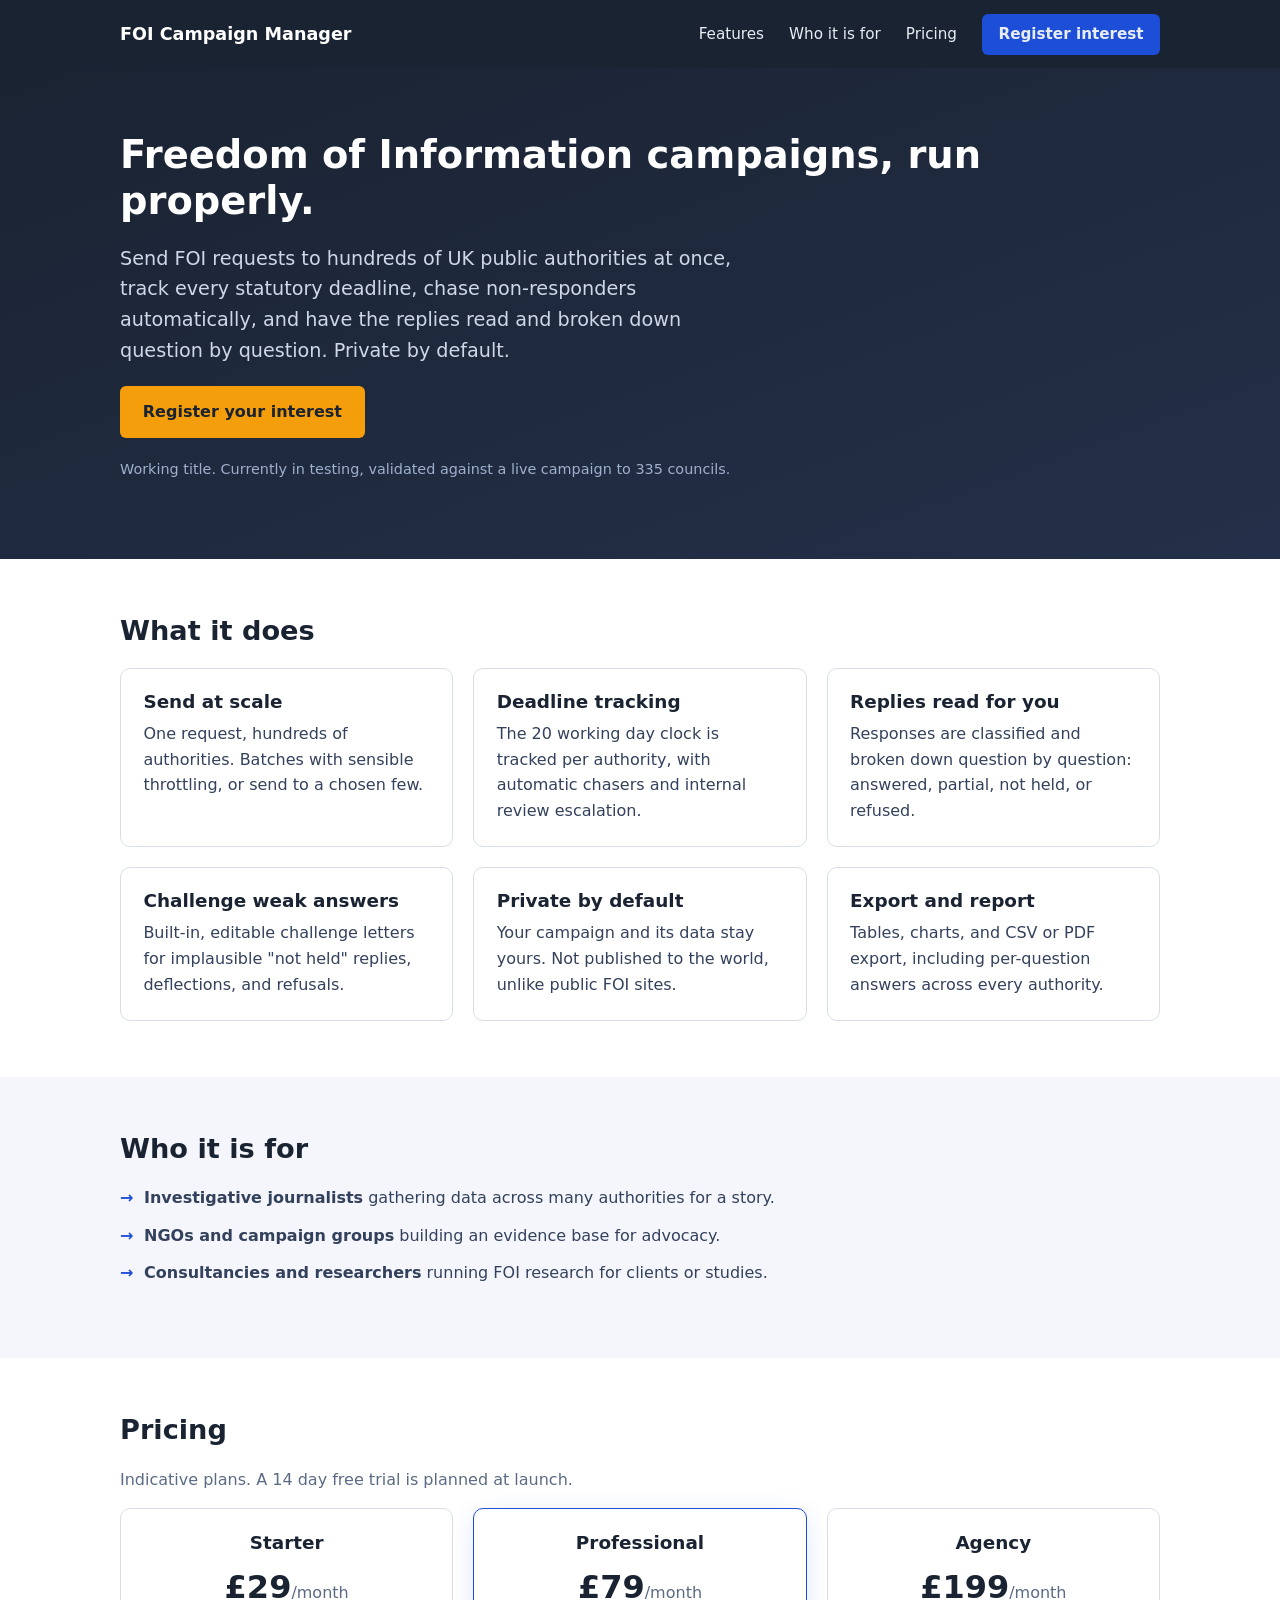
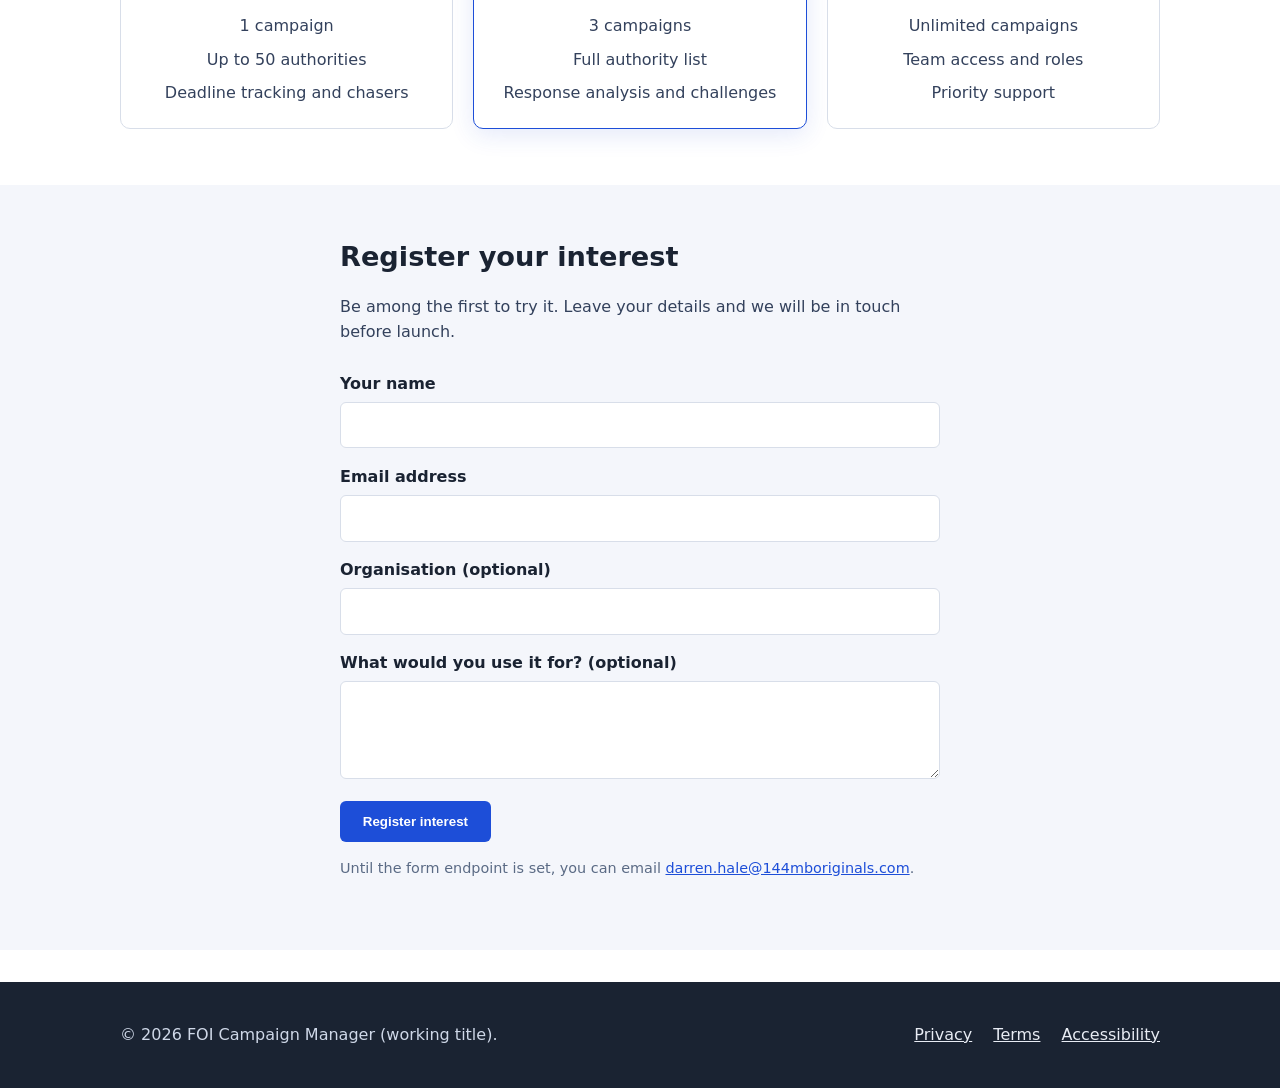
==== index.html @ 619383fc "Initial FOI Campaign Manager landing site Co-Authored-By: Claude Opus 4.8 <noreply@anthropic.com>" ====
<!DOCTYPE html>
<html lang="en-GB">
<head>
  <meta charset="UTF-8">
  <meta name="viewport" content="width=device-width, initial-scale=1.0">
  <title>FOI Campaign Manager — Freedom of Information campaigns at scale</title>
  <meta name="description" content="Run private Freedom of Information campaigns to hundreds of UK public authorities, with statutory deadline tracking, automated chasers, and AI response analysis.">
  <link rel="stylesheet" href="css/style.css">
</head>
<body>
  <a class="skip-link" href="#main">Skip to content</a>

  <header class="site-header">
    <div class="container header-inner">
      <span class="brand">FOI Campaign Manager</span>
      <nav aria-label="Primary">
        <a href="#features">Features</a>
        <a href="#who">Who it is for</a>
        <a href="#pricing">Pricing</a>
        <a href="#register" class="btn btn-small">Register interest</a>
      </nav>
    </div>
  </header>

  <main id="main">
    <section class="hero">
      <div class="container">
        <h1>Freedom of Information campaigns, run properly.</h1>
        <p class="lead">
          Send FOI requests to hundreds of UK public authorities at once, track every
          statutory deadline, chase non-responders automatically, and have the replies
          read and broken down question by question. Private by default.
        </p>
        <p><a href="#register" class="btn btn-primary">Register your interest</a></p>
        <p class="note">Working title. Currently in testing, validated against a live campaign to 335 councils.</p>
      </div>
    </section>

    <section id="features" class="section">
      <div class="container">
        <h2>What it does</h2>
        <div class="grid">
          <div class="card">
            <h3>Send at scale</h3>
            <p>One request, hundreds of authorities. Batches with sensible throttling, or send to a chosen few.</p>
          </div>
          <div class="card">
            <h3>Deadline tracking</h3>
            <p>The 20 working day clock is tracked per authority, with automatic chasers and internal review escalation.</p>
          </div>
          <div class="card">
            <h3>Replies read for you</h3>
            <p>Responses are classified and broken down question by question: answered, partial, not held, or refused.</p>
          </div>
          <div class="card">
            <h3>Challenge weak answers</h3>
            <p>Built-in, editable challenge letters for implausible "not held" replies, deflections, and refusals.</p>
          </div>
          <div class="card">
            <h3>Private by default</h3>
            <p>Your campaign and its data stay yours. Not published to the world, unlike public FOI sites.</p>
          </div>
          <div class="card">
            <h3>Export and report</h3>
            <p>Tables, charts, and CSV or PDF export, including per-question answers across every authority.</p>
          </div>
        </div>
      </div>
    </section>

    <section id="who" class="section section-alt">
      <div class="container">
        <h2>Who it is for</h2>
        <ul class="who-list">
          <li><strong>Investigative journalists</strong> gathering data across many authorities for a story.</li>
          <li><strong>NGOs and campaign groups</strong> building an evidence base for advocacy.</li>
          <li><strong>Consultancies and researchers</strong> running FOI research for clients or studies.</li>
        </ul>
      </div>
    </section>

    <section id="pricing" class="section">
      <div class="container">
        <h2>Pricing</h2>
        <p class="muted">Indicative plans. A 14 day free trial is planned at launch.</p>
        <div class="grid pricing">
          <div class="card price-card">
            <h3>Starter</h3>
            <p class="price">£29<span>/month</span></p>
            <ul>
              <li>1 campaign</li>
              <li>Up to 50 authorities</li>
              <li>Deadline tracking and chasers</li>
            </ul>
          </div>
          <div class="card price-card featured">
            <h3>Professional</h3>
            <p class="price">£79<span>/month</span></p>
            <ul>
              <li>3 campaigns</li>
              <li>Full authority list</li>
              <li>Response analysis and challenges</li>
            </ul>
          </div>
          <div class="card price-card">
            <h3>Agency</h3>
            <p class="price">£199<span>/month</span></p>
            <ul>
              <li>Unlimited campaigns</li>
              <li>Team access and roles</li>
              <li>Priority support</li>
            </ul>
          </div>
        </div>
      </div>
    </section>

    <section id="register" class="section section-alt">
      <div class="container narrow">
        <h2>Register your interest</h2>
        <p>Be among the first to try it. Leave your details and we will be in touch before launch.</p>
        <!-- Replace the action below with your form endpoint (Formspree, Zoho Forms, etc.). -->
        <form class="register-form" action="https://formspree.io/f/REPLACE_ME" method="POST">
          <label for="name">Your name</label>
          <input type="text" id="name" name="name" autocomplete="name" required>

          <label for="email">Email address</label>
          <input type="email" id="email" name="email" autocomplete="email" required>

          <label for="org">Organisation (optional)</label>
          <input type="text" id="org" name="organisation" autocomplete="organization">

          <label for="use">What would you use it for? (optional)</label>
          <textarea id="use" name="use" rows="3"></textarea>

          <button type="submit" class="btn btn-primary">Register interest</button>
        </form>
        <p class="note">Until the form endpoint is set, you can email
          <a href="mailto:darren.hale@144mboriginals.com">darren.hale@144mboriginals.com</a>.</p>
      </div>
    </section>
  </main>

  <footer class="site-footer">
    <div class="container footer-inner">
      <p>&copy; <span id="year">2026</span> FOI Campaign Manager (working title).</p>
      <nav aria-label="Footer">
        <a href="privacy.html">Privacy</a>
        <a href="terms.html">Terms</a>
        <a href="accessibility.html">Accessibility</a>
      </nav>
    </div>
  </footer>

  <script>document.getElementById("year").textContent = new Date().getFullYear();</script>
</body>
</html>
---- css/style.css ----
/* FOI Campaign Manager — landing site. Plain CSS, accessibility-minded:
   strong contrast, visible focus, relative units, responsive. */

:root {
  --navy: #1a2332;
  --navy-2: #243049;
  --ink: #1a2332;
  --body: #33415c;
  --muted: #5b6b85;
  --bg: #ffffff;
  --bg-alt: #f4f6fb;
  --accent: #1d4ed8;
  --accent-dark: #1e3a8a;
  --border: #d8dee9;
  --maxw: 1080px;
}

* { box-sizing: border-box; }

html { font-size: 100%; scroll-behavior: smooth; }

body {
  margin: 0;
  font-family: system-ui, -apple-system, "Segoe UI", Roboto, Helvetica, Arial, sans-serif;
  color: var(--body);
  background: var(--bg);
  line-height: 1.6;
}

.container { max-width: var(--maxw); margin: 0 auto; padding: 0 1.25rem; }
.narrow { max-width: 640px; }

h1, h2, h3 { color: var(--ink); line-height: 1.2; }
h1 { font-size: 2.4rem; margin: 0 0 1rem; }
h2 { font-size: 1.7rem; margin: 0 0 1.25rem; }
h3 { font-size: 1.15rem; margin: 0 0 0.5rem; }

a { color: var(--accent); }
a:hover { color: var(--accent-dark); }

/* Keyboard accessibility */
a:focus-visible, button:focus-visible, input:focus-visible, textarea:focus-visible {
  outline: 3px solid #f59e0b;
  outline-offset: 2px;
}

.skip-link {
  position: absolute; left: -999px; top: 0;
  background: var(--navy); color: #fff; padding: 0.6rem 1rem; z-index: 100;
}
.skip-link:focus { left: 0; }

/* Header */
.site-header { background: var(--navy); position: sticky; top: 0; z-index: 10; }
.header-inner { display: flex; align-items: center; justify-content: space-between; padding: 0.85rem 1.25rem; }
.brand { color: #fff; font-weight: 700; font-size: 1.1rem; }
.site-header nav a { color: #e8ecf4; text-decoration: none; margin-left: 1.25rem; font-size: 0.95rem; }
.site-header nav a:hover { color: #fff; text-decoration: underline; }

/* Buttons */
.btn {
  display: inline-block; border-radius: 6px; font-weight: 600;
  text-decoration: none; cursor: pointer; border: 2px solid transparent;
  padding: 0.7rem 1.3rem;
}
.btn-small { padding: 0.4rem 0.9rem; background: var(--accent); color: #fff; }
.btn-small:hover { background: var(--accent-dark); color: #fff; }
.btn-primary { background: var(--accent); color: #fff; }
.btn-primary:hover { background: var(--accent-dark); color: #fff; }

/* Hero */
.hero { background: linear-gradient(160deg, var(--navy), var(--navy-2)); color: #eef2f9; padding: 4rem 0; }
.hero h1 { color: #fff; }
.hero .lead { font-size: 1.2rem; max-width: 640px; color: #cfd8e8; }
.hero .note { color: #9fb0cc; font-size: 0.9rem; margin-top: 1.25rem; }
.hero .btn-primary { background: #f59e0b; color: #1a2332; }
.hero .btn-primary:hover { background: #d97706; color: #1a2332; }

/* Sections */
.section { padding: 3.5rem 0; }
.section-alt { background: var(--bg-alt); }
.muted { color: var(--muted); }

/* Grid + cards */
.grid { display: grid; grid-template-columns: repeat(auto-fit, minmax(260px, 1fr)); gap: 1.25rem; }
.card { background: #fff; border: 1px solid var(--border); border-radius: 10px; padding: 1.4rem; }
.card p { margin: 0; }

.who-list { list-style: none; padding: 0; display: grid; gap: 0.75rem; max-width: 760px; }
.who-list li { padding-left: 1.5rem; position: relative; }
.who-list li::before { content: "\2192"; position: absolute; left: 0; color: var(--accent); font-weight: 700; }

/* Pricing */
.pricing .price-card { text-align: center; }
.price { font-size: 2rem; font-weight: 700; color: var(--ink); margin: 0.25rem 0 1rem; }
.price span { font-size: 1rem; font-weight: 400; color: var(--muted); }
.price-card ul { list-style: none; padding: 0; margin: 0; display: grid; gap: 0.5rem; }
.price-card.featured { border-color: var(--accent); box-shadow: 0 6px 24px rgba(29,78,216,0.12); }

/* Form */
.register-form { display: grid; gap: 0.35rem; margin-top: 1rem; }
.register-form label { font-weight: 600; color: var(--ink); margin-top: 0.6rem; }
.register-form input, .register-form textarea {
  font: inherit; padding: 0.6rem 0.7rem; border: 1px solid var(--border); border-radius: 6px;
}
.register-form button { margin-top: 1rem; justify-self: start; }
.note { color: var(--muted); font-size: 0.9rem; }

/* Footer */
.site-footer { background: var(--navy); color: #cfd8e8; padding: 1.5rem 0; margin-top: 2rem; }
.footer-inner { display: flex; flex-wrap: wrap; gap: 0.75rem; justify-content: space-between; align-items: center; }
.site-footer a { color: #e8ecf4; margin-left: 1rem; }

/* Responsive */
@media (max-width: 600px) {
  h1 { font-size: 1.9rem; }
  .header-inner { flex-direction: column; gap: 0.5rem; align-items: flex-start; }
  .site-header nav a:first-child { margin-left: 0; }
}

@media (prefers-reduced-motion: reduce) {
  html { scroll-behavior: auto; }
}
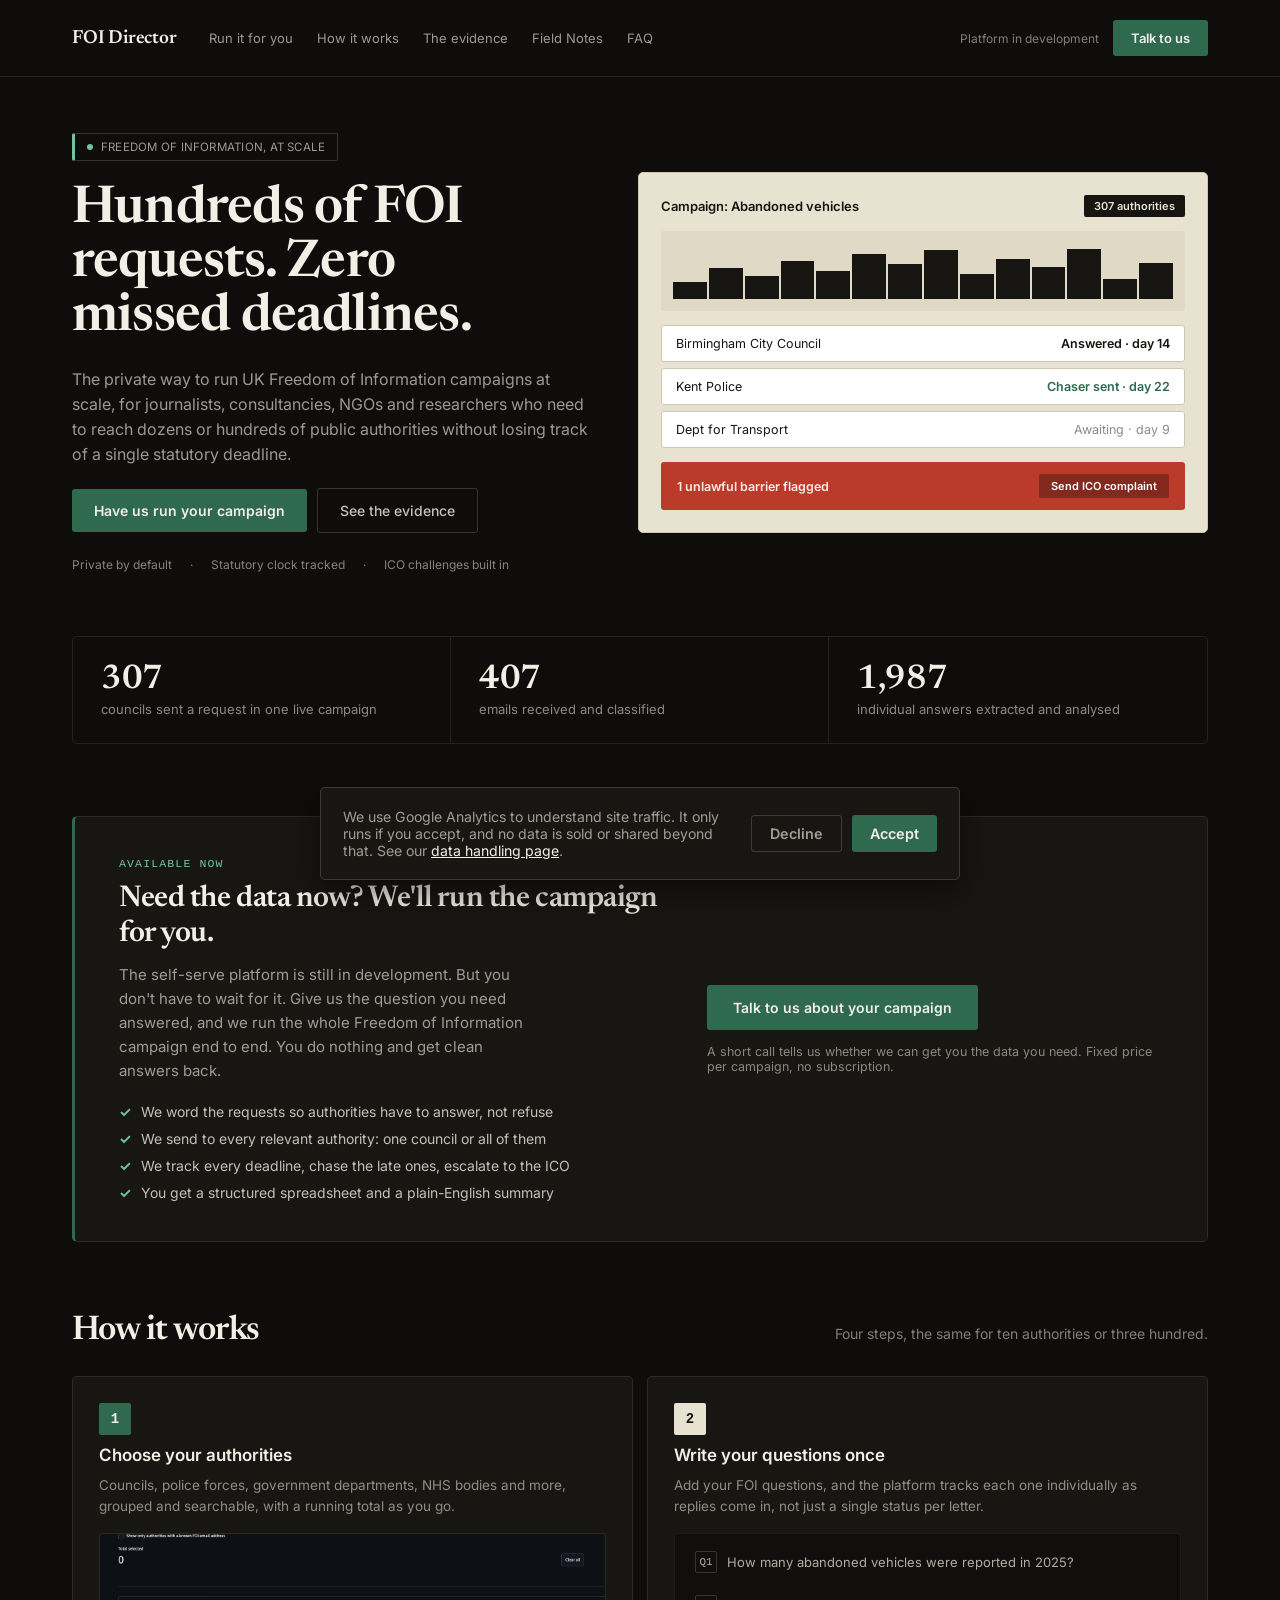
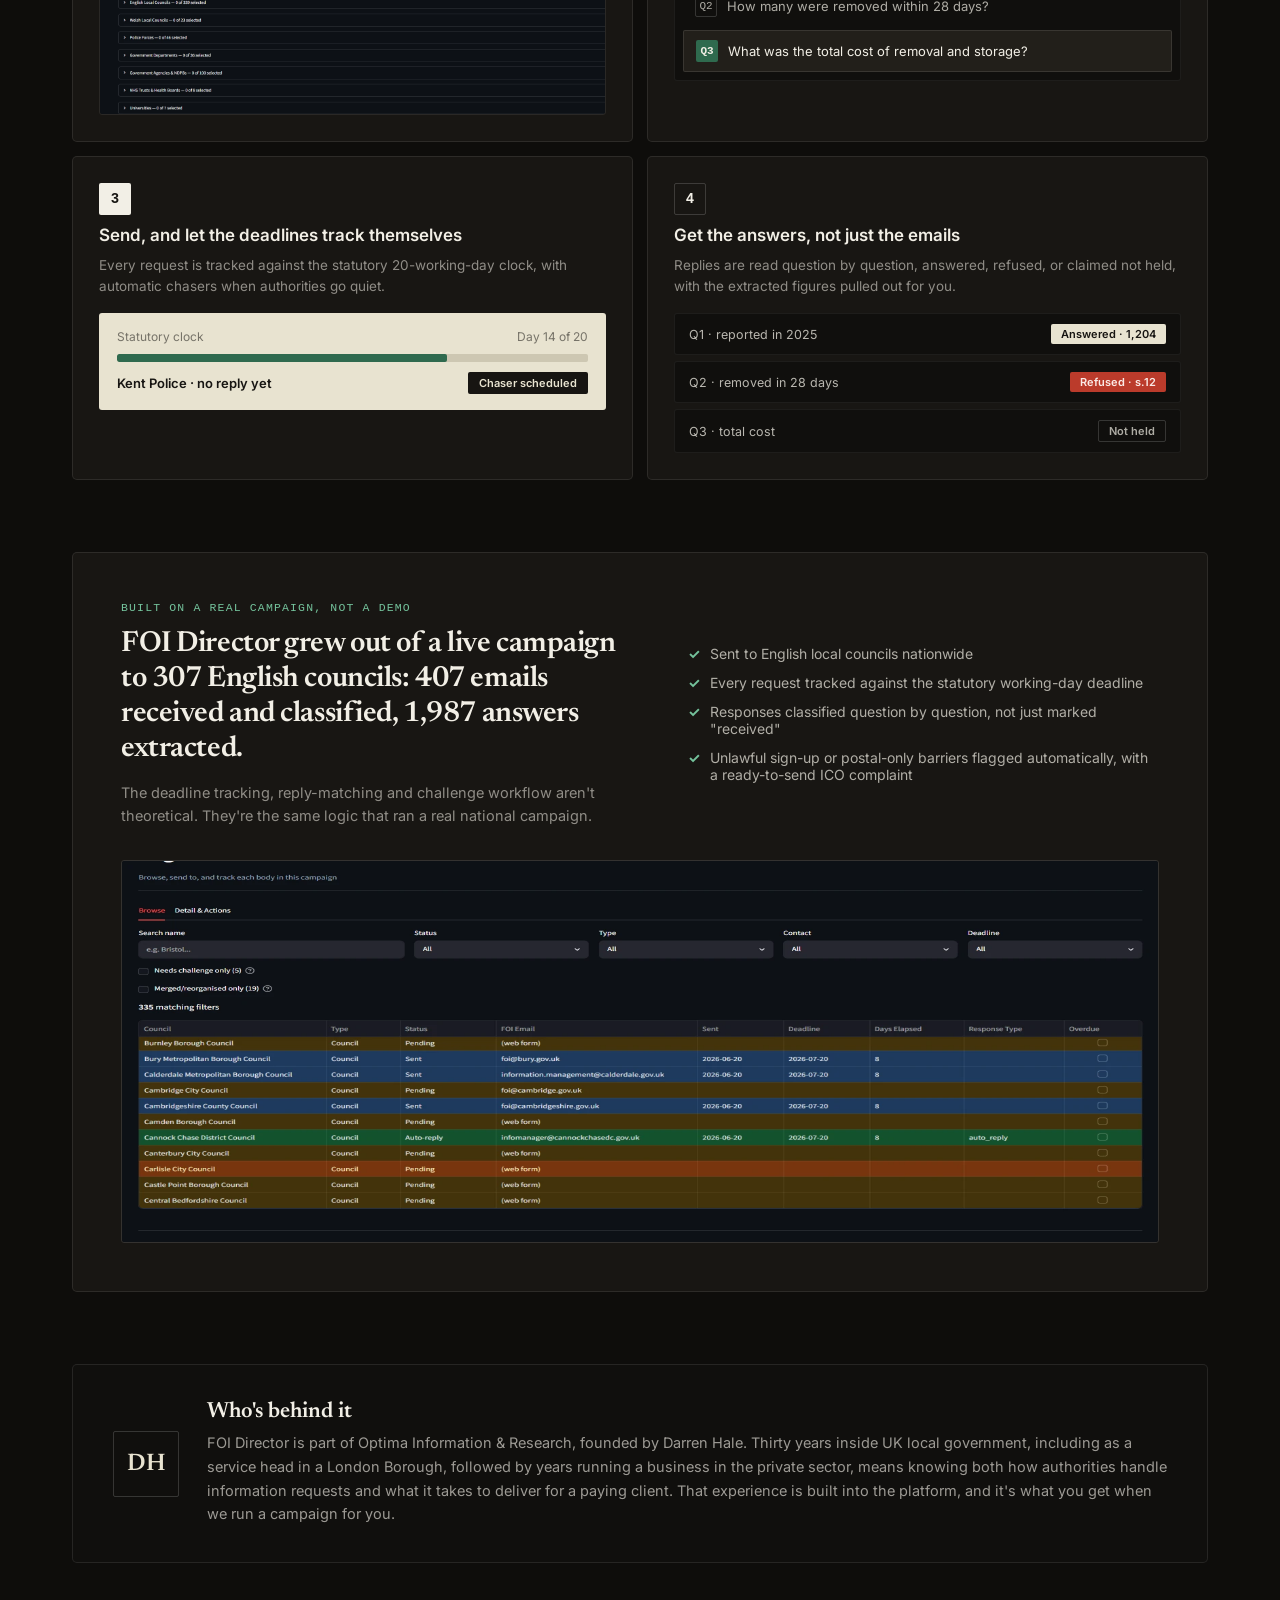
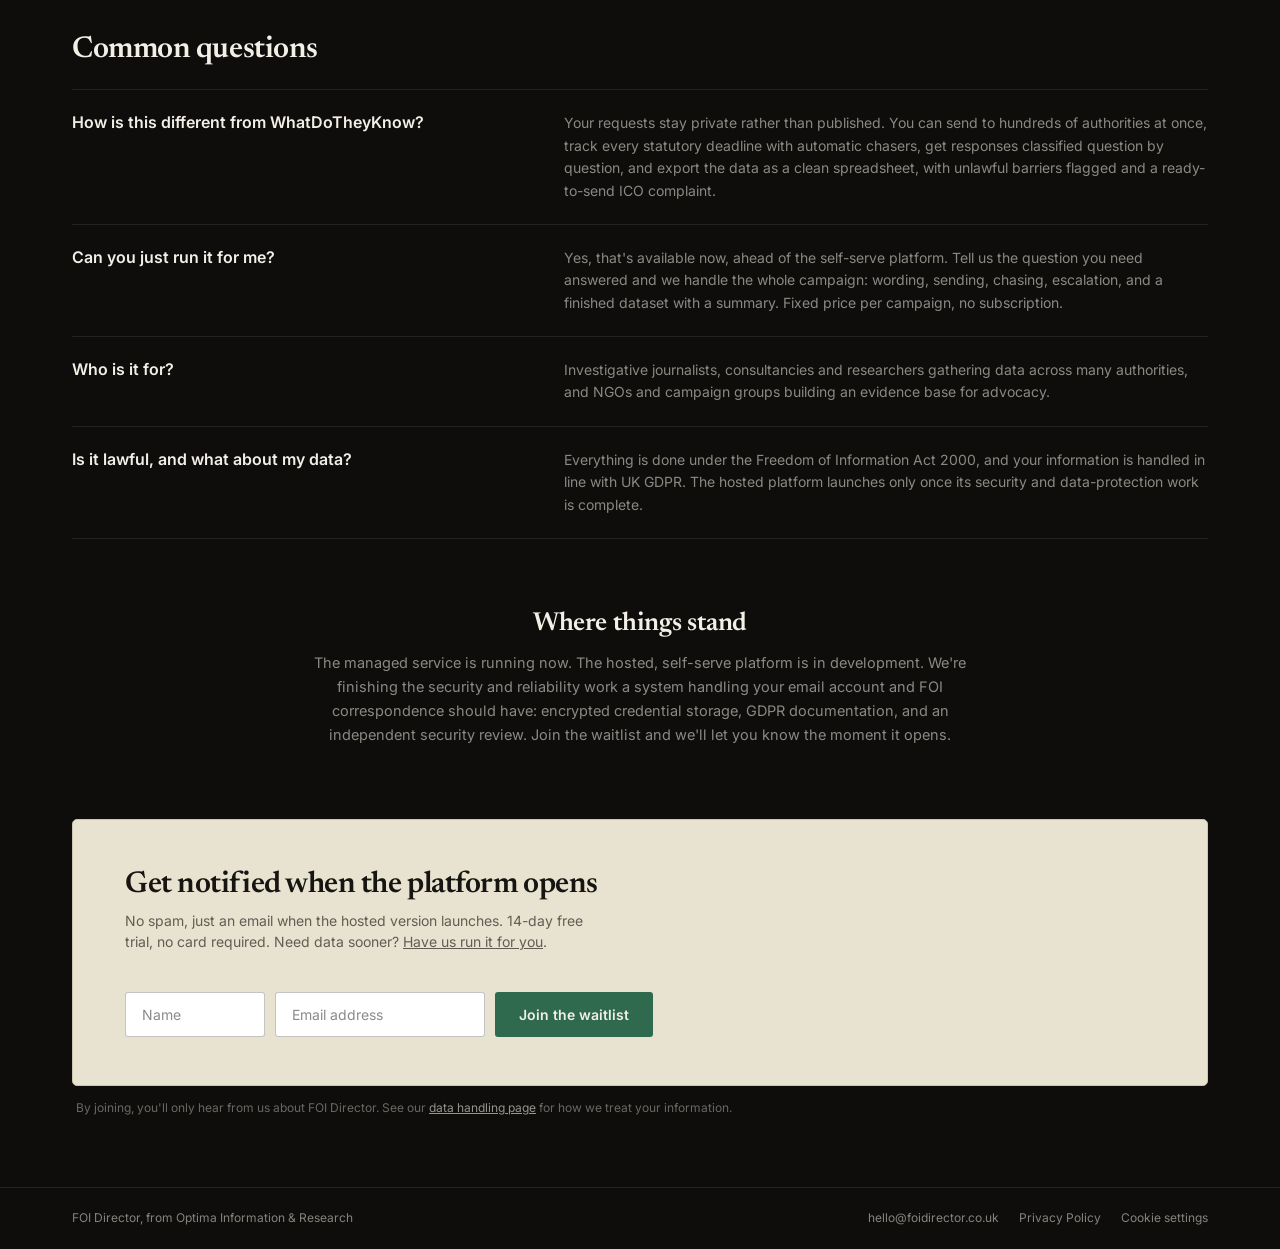
==== commit d2fff846: "Replace the June landing draft with the FOI Director site The site that ran at foidirector.co.uk, re" ====
--- a/index.html
+++ b/index.html
@@ -1,157 +1,547 @@
 <!DOCTYPE html>
-<html lang="en-GB">
+<html lang="en">
 <head>
-  <meta charset="UTF-8">
-  <meta name="viewport" content="width=device-width, initial-scale=1.0">
-  <title>FOI Campaign Manager — Freedom of Information campaigns at scale</title>
-  <meta name="description" content="Run private Freedom of Information campaigns to hundreds of UK public authorities, with statutory deadline tracking, automated chasers, and AI response analysis.">
-  <link rel="stylesheet" href="css/style.css">
+<meta charset="UTF-8">
+<meta name="viewport" content="width=device-width, initial-scale=1.0">
+<title>FOI Director: Run Freedom of Information campaigns at scale</title>
+<meta name="description" content="FOI Director runs Freedom of Information request campaigns against UK public authorities at scale. Private, deadline-tracked, and built for journalists, consultancies and NGOs. Or have us run your campaign for you.">
+<link rel="canonical" href="https://foidirector.co.uk/">
+<meta property="og:type" content="website">
+<meta property="og:url" content="https://foidirector.co.uk/">
+<meta property="og:title" content="FOI Director: Run Freedom of Information campaigns at scale">
+<meta property="og:description" content="Private, deadline-tracked FOI campaigns for journalists, consultancies and NGOs. Built on a real, live campaign, not a demo.">
+<meta property="og:image" content="https://foidirector.co.uk/images/snip1.webp">
+<meta name="twitter:card" content="summary_large_image">
+<meta name="twitter:title" content="FOI Director: Run Freedom of Information campaigns at scale">
+<meta name="twitter:description" content="Private, deadline-tracked FOI campaigns for journalists, consultancies and NGOs. Built on a real, live campaign, not a demo.">
+<meta name="twitter:image" content="https://foidirector.co.uk/images/snip1.webp">
+<link rel="icon" href="data:image/svg+xml,%3Csvg xmlns='http://www.w3.org/2000/svg' viewBox='0 0 64 64'%3E%3Crect width='64' height='64' rx='6' fill='%232f6a4e'/%3E%3Ctext x='32' y='43' font-family='Georgia,serif' font-size='30' fill='white' text-anchor='middle'%3EFD%3C/text%3E%3C/svg%3E">
+<link rel="preconnect" href="https://fonts.googleapis.com">
+<link rel="preconnect" href="https://fonts.gstatic.com" crossorigin>
+<link href="https://fonts.googleapis.com/css2?family=Inter:wght@400;500;600;700&family=Newsreader:opsz,wght@6..72,400;6..72,500;6..72,600&display=swap" rel="stylesheet">
+<style>
+:root {
+  --bg: #0e0d0b;
+  --card: #181613;
+  --card-inner: #100f0d;
+  --line: rgba(255, 255, 255, 0.09);
+  --line-strong: rgba(255, 255, 255, 0.16);
+  --line-img: rgba(255, 255, 255, 0.12);
+  --cream: #e8e3d0;
+  --cream-dark: #dfd9c5;
+  --cream-line: #cdc7b2;
+  --on-cream: #171512;
+  --accent: #2f6a4e;
+  --accent-hover: #367a5a;
+  --accent-text: #74c39c;
+  --on-accent: #f2efe6;
+  --alert: #bb3b2b;
+  --on-alert: #fbeae6;
+  --text: #f2efe6;
+  --text-soft: rgba(242, 239, 230, 0.62);
+  --text-dim: rgba(242, 239, 230, 0.55);
+  --text-faint: rgba(242, 239, 230, 0.52);
+  --font-sans: "Inter", "Helvetica Neue", Helvetica, Arial, sans-serif;
+  --font-serif: "Newsreader", Georgia, "Times New Roman", serif;
+  --font-mono: ui-monospace, Menlo, monospace;
+  --r-lg: 5px;
+  --r-md: 3px;
+  --r-sm: 2px;
+}
+html { scroll-behavior: smooth; }
+* { box-sizing: border-box; }
+body { margin: 0; background: var(--bg); color: var(--text); font-family: var(--font-sans); -webkit-font-smoothing: antialiased; }
+.skip-link { position: absolute; left: -9999px; top: 0; background: var(--accent); color: var(--on-accent); padding: 10px 18px; border-radius: var(--r-md); z-index: 100; font-size: 14px; font-weight: 600; text-decoration: none; }
+.skip-link:focus { left: 12px; top: 12px; }
+.wrap { max-width: 1200px; margin: 0 auto; padding: 0 32px; }
+section { scroll-margin-top: 24px; }
+header.site { border-bottom: 1px solid var(--line); }
+header.site .wrap { display: flex; align-items: center; justify-content: space-between; padding-top: 20px; padding-bottom: 20px; flex-wrap: wrap; gap: 12px; }
+.nav-left { display: flex; align-items: center; gap: 32px; flex-wrap: wrap; }
+.wordmark { font-family: var(--font-serif); font-size: 19px; font-weight: 600; letter-spacing: -0.01em; }
+nav.main { display: flex; gap: 24px; font-size: 13px; }
+nav.main a { color: var(--text-soft); text-decoration: none; transition: color .15s ease; }
+nav.main a:hover { color: var(--text); }
+.nav-right { display: flex; align-items: center; gap: 14px; }
+.beta-note { font-size: 12px; color: rgba(242, 239, 230, 0.5); }
+.btn-nav { background: var(--accent); color: var(--on-accent); font-size: 13px; font-weight: 600; padding: 10px 18px; border-radius: var(--r-md); text-decoration: none; transition: background .15s ease; }
+.btn-nav:hover { background: var(--accent-hover); }
+.hero { display: grid; grid-template-columns: 1fr 1.1fr; gap: 48px; padding-top: 56px; padding-bottom: 64px; align-items: center; }
+.hero-copy { display: flex; flex-direction: column; gap: 22px; }
+.pill-badge { display: flex; align-items: center; gap: 8px; font-size: 11.5px; letter-spacing: 0.02em; text-transform: uppercase; color: var(--text-soft); border: 1px solid var(--line-strong); border-left: 3px solid var(--accent-text); border-radius: var(--r-sm); padding: 6px 12px; align-self: flex-start; }
+.pill-badge .dot { width: 6px; height: 6px; border-radius: 50%; background: var(--accent-text); }
+.hero h1 { margin: 0; font-family: var(--font-serif); font-size: 52px; line-height: 1.04; letter-spacing: -0.015em; font-weight: 600; text-wrap: balance; }
+.hero .lede { margin: 0; font-size: 16px; line-height: 1.55; color: var(--text-soft); }
+.cta-row { display: flex; gap: 10px; flex-wrap: wrap; align-items: center; }
+.btn-primary { background: var(--accent); color: var(--on-accent); font-size: 14px; font-weight: 600; padding: 13px 22px; border-radius: var(--r-md); text-decoration: none; transition: background .15s ease; }
+.btn-primary:hover { background: var(--accent-hover); }
+.btn-outline { border: 1px solid var(--line-strong); font-size: 14px; font-weight: 500; padding: 13px 22px; border-radius: var(--r-md); color: rgba(242, 239, 230, 0.8); text-decoration: none; transition: border-color .15s ease, color .15s ease; }
+.btn-outline:hover { border-color: rgba(255, 255, 255, 0.4); color: var(--text); }
+.hero-link { font-size: 13.5px; color: var(--accent-text); text-decoration: none; border-bottom: 1px solid transparent; transition: border-color .15s; }
+.hero-link:hover { border-color: var(--accent-text); }
+.micro-row { display: flex; gap: 18px; font-size: 12px; color: var(--text-faint); margin-top: 2px; flex-wrap: wrap; }
+.mock { background: var(--cream); color: var(--on-cream); border: 1px solid var(--cream-line); border-radius: var(--r-lg); padding: 22px; display: flex; flex-direction: column; gap: 14px; box-shadow: 0 2px 0 rgba(0,0,0,0.25); }
+.mock-head { display: flex; justify-content: space-between; align-items: center; }
+.mock-head .mock-title { font-size: 13px; font-weight: 600; }
+.dark-pill { background: var(--on-cream); color: var(--cream); font-size: 11px; font-weight: 600; padding: 4px 10px; border-radius: var(--r-sm); }
+.mock-chart { display: flex; align-items: flex-end; gap: 2px; height: 80px; background: var(--cream-dark); border-radius: var(--r-md); padding: 12px; }
+.mock-chart div { flex: 1; background: var(--on-cream); }
+.mock-rows { display: flex; flex-direction: column; gap: 6px; font-size: 12.5px; }
+.mock-row { display: flex; justify-content: space-between; background: #fff; border: 1px solid var(--cream-line); border-radius: var(--r-md); padding: 10px 14px; }
+.mock-row .val { font-weight: 600; }
+.mock-row .val.chase { color: var(--accent); }
+.mock-row .val.wait { font-weight: 400; color: rgba(23, 21, 18, 0.5); }
+.mock-footer { display: flex; justify-content: space-between; align-items: center; background: var(--alert); border-radius: var(--r-md); padding: 12px 16px; }
+.mock-footer .flag { font-size: 12.5px; font-weight: 600; color: var(--on-alert); }
+.mock-footer .dark-pill { background: rgba(0,0,0,0.3); color: #fff; padding: 5px 12px; }
+.stats-strip { display: grid; grid-template-columns: repeat(3, 1fr); border: 1px solid var(--line); border-radius: var(--r-lg); overflow: hidden; margin-bottom: 72px; }
+.stat { padding: 26px 28px; border-right: 1px solid var(--line); }
+.stat:last-child { border-right: none; }
+.stat .num { font-family: var(--font-serif); font-size: 34px; font-weight: 600; letter-spacing: -0.01em; }
+.stat .lbl { font-size: 13px; color: var(--text-dim); margin-top: 4px; }
+#service { padding-bottom: 72px; }
+.service-card { background: var(--card); border: 1px solid var(--line); border-left: 3px solid var(--accent); border-radius: var(--r-lg); padding: 40px 44px; display: grid; grid-template-columns: 1.2fr 1fr; gap: 40px; align-items: center; }
+.service-copy .eyebrow { display: block; margin-bottom: 12px; }
+.service-copy h2 { margin: 0 0 12px; font-family: var(--font-serif); font-size: 30px; font-weight: 600; letter-spacing: -0.015em; line-height: 1.15; }
+.service-copy p { margin: 0 0 20px; font-size: 15px; line-height: 1.6; color: var(--text-soft); max-width: 46ch; }
+.service-list { list-style: none; margin: 0; padding: 0; display: flex; flex-direction: column; gap: 10px; }
+.service-list li { display: flex; gap: 10px; align-items: baseline; font-size: 14px; color: rgba(242,239,230,0.78); }
+.service-list li::before { content: "\2713"; color: var(--accent-text); font-weight: 700; flex: none; }
+.service-cta { display: flex; flex-direction: column; gap: 14px; align-items: flex-start; }
+.service-cta .btn-primary { padding: 14px 26px; }
+.service-note { font-size: 12.5px; color: var(--text-faint); }
+#how-it-works { padding-bottom: 72px; display: flex; flex-direction: column; gap: 28px; }
+.section-head { display: flex; justify-content: space-between; align-items: baseline; gap: 24px; flex-wrap: wrap; }
+.section-head h2 { margin: 0; font-family: var(--font-serif); font-size: 34px; font-weight: 600; letter-spacing: -0.015em; }
+.section-head .head-note { font-size: 14px; color: rgba(242, 239, 230, 0.5); }
+.cards-grid { display: grid; grid-template-columns: repeat(2, 1fr); gap: 14px; }
+.card { background: var(--card); border: 1px solid var(--line); border-radius: var(--r-lg); padding: 26px; display: flex; flex-direction: column; gap: 10px; }
+.chip { width: 32px; height: 32px; border-radius: var(--r-sm); display: flex; align-items: center; justify-content: center; font-weight: 700; font-size: 14px; font-family: var(--font-mono); }
+.chip-1 { background: var(--accent); color: var(--on-accent); }
+.chip-2 { background: var(--cream); color: var(--on-cream); }
+.chip-3 { background: var(--text); color: var(--on-cream); }
+.chip-4 { border: 1px solid var(--line-strong); color: var(--text); }
+.card h3 { margin: 0; font-size: 17px; font-weight: 600; }
+.card p { margin: 0; font-size: 13.5px; line-height: 1.55; color: var(--text-dim); }
+.card-img { border-radius: var(--r-md); border: 1px solid rgba(255, 255, 255, 0.08); overflow: hidden; margin-top: 6px; }
+.card-img img { width: 100%; height: 180px; object-fit: cover; object-position: 0% 40%; display: block; }
+.qlist { background: var(--card-inner); border: 1px solid rgba(255, 255, 255, 0.06); border-radius: var(--r-md); padding: 8px; display: flex; flex-direction: column; gap: 4px; margin-top: 6px; }
+.qrow { display: flex; align-items: center; gap: 10px; padding: 9px 12px; border-radius: var(--r-sm); color: rgba(242, 239, 230, 0.7); font-size: 13px; }
+.qrow .qtag { width: 22px; height: 22px; border-radius: var(--r-sm); border: 1px solid var(--line-strong); display: flex; align-items: center; justify-content: center; font-size: 11px; font-family: var(--font-mono); flex: none; }
+.qrow.active { background: #221f1a; border: 1px solid rgba(255, 255, 255, 0.1); color: var(--text); }
+.qrow.active .qtag { background: var(--accent); color: var(--on-accent); border: none; font-weight: 600; }
+.clock-panel { background: var(--cream); color: var(--on-cream); border-radius: var(--r-md); padding: 16px 18px; display: flex; flex-direction: column; gap: 10px; margin-top: 6px; }
+.clock-label { display: flex; justify-content: space-between; font-size: 12px; color: rgba(23, 21, 18, 0.55); }
+.clock-track { height: 8px; background: var(--cream-line); border-radius: var(--r-sm); overflow: hidden; }
+.clock-fill { width: 70%; height: 100%; background: var(--accent); border-radius: var(--r-sm); }
+.clock-row { display: flex; justify-content: space-between; align-items: center; }
+.clock-row .who { font-size: 13px; font-weight: 600; }
+.clock-row .dark-pill { padding: 4px 11px; }
+.results { display: flex; flex-direction: column; gap: 6px; font-size: 12.5px; margin-top: 6px; }
+.result-row { display: flex; justify-content: space-between; align-items: center; background: var(--card-inner); border: 1px solid rgba(255, 255, 255, 0.06); border-radius: var(--r-md); padding: 10px 14px; }
+.result-row .q { color: rgba(242, 239, 230, 0.75); }
+.result-pill { padding: 3px 10px; border-radius: var(--r-sm); font-size: 11px; font-weight: 600; }
+.result-pill.cream { background: var(--cream); color: var(--on-cream); }
+.result-pill.accent { background: var(--alert); color: var(--on-alert); }
+.result-pill.outline { border: 1px solid var(--line-strong); color: rgba(242, 239, 230, 0.7); }
+#proof { padding-bottom: 72px; }
+.proof-card { background: var(--card); border: 1px solid var(--line); border-radius: var(--r-lg); padding: 48px; display: flex; flex-direction: column; gap: 32px; }
+.proof-grid { display: grid; grid-template-columns: 1.1fr 1fr; gap: 48px; align-items: center; }
+.proof-copy { display: flex; flex-direction: column; gap: 14px; }
+.eyebrow { font-size: 11.5px; letter-spacing: 0.1em; text-transform: uppercase; font-family: var(--font-mono); color: var(--accent-text); }
+.statement { font-family: var(--font-serif); font-size: 29px; font-weight: 600; letter-spacing: -0.015em; line-height: 1.2; }
+.proof-sub { font-size: 14.5px; line-height: 1.6; color: var(--text-dim); }
+.checks { display: flex; flex-direction: column; gap: 12px; font-size: 14px; color: rgba(242, 239, 230, 0.7); }
+.check { display: flex; gap: 10px; align-items: baseline; }
+.check .tick { color: var(--accent-text); font-weight: 700; }
+.proof-shot { border-radius: var(--r-md); border: 1px solid var(--line-img); overflow: hidden; }
+.proof-shot img { width: 100%; display: block; }
+#about { padding-bottom: 72px; }
+.about-card { background: var(--card-inner); border: 1px solid var(--line); border-radius: var(--r-lg); padding: 36px 40px; display: grid; grid-template-columns: auto 1fr; gap: 28px; align-items: center; }
+.about-badge { width: 66px; height: 66px; flex: none; border: 1px solid var(--line-strong); border-radius: var(--r-sm); display: flex; align-items: center; justify-content: center; font-family: var(--font-serif); font-size: 24px; font-weight: 600; color: var(--cream); }
+.about-copy h2 { margin: 0 0 8px; font-family: var(--font-serif); font-size: 22px; font-weight: 600; }
+.about-copy p { margin: 0; font-size: 14.5px; line-height: 1.65; color: var(--text-soft); }
+#faq { padding-bottom: 72px; display: flex; flex-direction: column; gap: 24px; }
+#faq > h2 { margin: 0; font-family: var(--font-serif); font-size: 30px; font-weight: 600; letter-spacing: -0.015em; }
+.faq-list { display: flex; flex-direction: column; }
+.faq-item { border-top: 1px solid var(--line); padding: 22px 0; display: grid; grid-template-columns: 1fr 1.4fr; gap: 32px; }
+.faq-item:last-child { border-bottom: 1px solid var(--line); }
+.faq-item h3 { margin: 0; font-size: 16px; font-weight: 600; }
+.faq-item p { margin: 0; font-size: 14px; line-height: 1.6; color: var(--text-dim); }
+#status { max-width: 760px; margin: 0 auto; padding: 0 32px 72px; display: flex; flex-direction: column; align-items: center; text-align: center; gap: 14px; }
+#status h2 { margin: 0; font-family: var(--font-serif); font-size: 26px; font-weight: 600; letter-spacing: -0.015em; }
+#status p { margin: 0; font-size: 14.5px; line-height: 1.65; color: var(--text-dim); }
+#waitlist { padding-bottom: 72px; }
+.waitlist-card { background: var(--cream); color: var(--on-cream); border: 1px solid var(--cream-line); border-radius: var(--r-lg); padding: 48px 52px; display: flex; align-items: center; justify-content: space-between; gap: 40px; flex-wrap: wrap; }
+.wl-copy { display: flex; flex-direction: column; gap: 8px; max-width: 480px; }
+.wl-copy h2 { margin: 0; font-family: var(--font-serif); font-size: 30px; font-weight: 600; letter-spacing: -0.015em; line-height: 1.15; }
+.wl-copy p { margin: 0; font-size: 14px; line-height: 1.5; color: rgba(23, 21, 18, 0.65); }
+form.waitlist { display: flex; gap: 10px; align-items: center; flex-wrap: wrap; }
+form.waitlist input { background: #fff; border: 1px solid rgba(23, 21, 18, 0.25); border-radius: var(--r-md); padding: 13px 16px; font-size: 14px; color: var(--on-cream); font-family: inherit; outline: none; }
+form.waitlist input::placeholder { color: rgba(23, 21, 18, 0.5); }
+form.waitlist input:focus { border-color: var(--accent); box-shadow: 0 0 0 3px rgba(47, 106, 78, 0.35); }
+form.waitlist button:focus-visible { outline: 2px solid var(--on-cream); outline-offset: 2px; }
+form.waitlist input[name="name"] { width: 140px; }
+form.waitlist input[name="email"] { width: 210px; }
+form.waitlist button { background: var(--accent); color: var(--on-accent); border: none; border-radius: var(--r-md); padding: 14px 24px; font-size: 14px; font-weight: 600; font-family: inherit; cursor: pointer; transition: background .15s ease; }
+form.waitlist button:hover { background: var(--accent-hover); }
+.wl-note { margin: 14px 4px 0; font-size: 12px; color: rgba(242, 239, 230, 0.4); }
+.wl-note a { color: rgba(242, 239, 230, 0.6); }
+.wl-note a:hover { color: var(--text); }
+footer.site { border-top: 1px solid var(--line); }
+footer.site .wrap { display: flex; align-items: center; justify-content: space-between; padding-top: 22px; padding-bottom: 22px; font-size: 12px; color: var(--text-faint); flex-wrap: wrap; gap: 12px; }
+footer.site .links { display: flex; gap: 20px; flex-wrap: wrap; }
+footer.site a { color: var(--text-faint); text-decoration: none; transition: color .15s ease; }
+footer.site a:hover { color: var(--text); }
+.cookie-banner { position: fixed; left: 20px; right: 20px; bottom: 20px; z-index: 100; max-width: 640px; margin: 0 auto; background: var(--card); border: 1px solid var(--line-strong); border-radius: var(--r-lg); box-shadow: 0 12px 32px rgba(0, 0, 0, 0.5); padding: 20px 22px; display: flex; flex-wrap: wrap; align-items: center; gap: 16px; }
+.cookie-banner p { margin: 0; font-size: 0.88rem; color: var(--text-soft); flex: 1 1 320px; }
+.cookie-banner a { color: var(--text); }
+.cookie-banner-actions { display: flex; gap: 10px; flex-shrink: 0; }
+.btn { background: var(--accent); color: var(--on-accent); border: none; border-radius: var(--r-md); padding: 9px 18px; font-size: 0.9rem; font-weight: 600; font-family: inherit; cursor: pointer; transition: background .15s ease; }
+.btn:hover { background: var(--accent-hover); }
+.btn-ghost { background: transparent; color: var(--text-soft); border: 1px solid var(--line-strong); }
+.btn-ghost:hover { color: var(--text); border-color: rgba(255, 255, 255, 0.4); }
+@media (max-width: 480px) { .cookie-banner { left: 12px; right: 12px; bottom: 12px; padding: 16px; } }
+@media (max-width: 900px) {
+  .hero { grid-template-columns: 1fr; gap: 40px; padding-top: 40px; }
+  .hero h1 { font-size: 40px; }
+  .stats-strip { grid-template-columns: 1fr; }
+  .stat { border-right: none; border-bottom: 1px solid var(--line); }
+  .stat:last-child { border-bottom: none; }
+  .service-card { grid-template-columns: 1fr; gap: 28px; padding: 32px 24px; }
+  .cards-grid { grid-template-columns: 1fr; }
+  .proof-grid { grid-template-columns: 1fr; gap: 28px; }
+  .proof-card { padding: 32px 24px; }
+  .about-card { grid-template-columns: 1fr; gap: 18px; padding: 28px 24px; }
+  .faq-item { grid-template-columns: 1fr; gap: 8px; }
+  .waitlist-card { padding: 36px 28px; flex-direction: column; align-items: stretch; }
+  form.waitlist input[name="name"], form.waitlist input[name="email"] { width: 100%; flex: 1 1 100%; }
+  form.waitlist button { flex: 1 1 100%; }
+}
+@media (max-width: 600px) {
+  .hero h1 { font-size: 33px; }
+  .section-head h2 { font-size: 27px; }
+  .statement { font-size: 24px; }
+  nav.main { gap: 16px; }
+}
+</style>
+<script type="application/ld+json">
+{
+  "@context": "https://schema.org",
+  "@graph": [
+    {
+      "@type": "Organization",
+      "@id": "https://foidirector.co.uk/#org",
+      "name": "FOI Director",
+      "legalName": "Optima Information & Research",
+      "url": "https://foidirector.co.uk/",
+      "email": "hello@foidirector.co.uk",
+      "description": "FOI Director runs Freedom of Information request campaigns against UK public authorities at scale, private, deadline-tracked, with automatic chasers, response classification and structured data export.",
+      "areaServed": "GB",
+      "founder": { "@type": "Person", "name": "Darren Hale" }
+    },
+    {
+      "@type": "Service",
+      "name": "Managed FOI campaigns",
+      "provider": { "@id": "https://foidirector.co.uk/#org" },
+      "areaServed": "GB",
+      "serviceType": "Freedom of Information research",
+      "description": "End-to-end Freedom of Information campaigns run for journalists, consultancies, law firms and NGOs: request drafting, multi-authority sending, statutory deadline tracking, automatic chasers, ICO escalation, and a clean structured dataset with analysis."
+    },
+    {
+      "@type": "FAQPage",
+      "mainEntity": [
+        {
+          "@type": "Question",
+          "name": "What is FOI Director?",
+          "acceptedAnswer": { "@type": "Answer", "text": "FOI Director runs Freedom of Information request campaigns against UK public authorities at scale, sending to dozens or hundreds of bodies at once, tracking every statutory 20-working-day deadline, chasing automatically, classifying the replies and exporting the data. It is built for journalists, consultancies, NGOs and researchers." }
+        },
+        {
+          "@type": "Question",
+          "name": "How is it different from WhatDoTheyKnow?",
+          "acceptedAnswer": { "@type": "Answer", "text": "FOI Director campaigns are private rather than published, send to hundreds of authorities at once, track statutory deadlines with automatic chasers, classify responses question by question, flag unlawful barriers with a ready-to-send ICO complaint, and export structured data." }
+        },
+        {
+          "@type": "Question",
+          "name": "Can you run a campaign for me?",
+          "acceptedAnswer": { "@type": "Answer", "text": "Yes. As well as the platform, we run FOI campaigns for you as a managed service, scoping the questions, sending to the right authorities, chasing and escalating, and delivering a clean dataset and summary. This is available now, ahead of the self-serve platform." }
+        },
+        {
+          "@type": "Question",
+          "name": "Who runs FOI Director?",
+          "acceptedAnswer": { "@type": "Answer", "text": "FOI Director is part of Optima Information & Research, founded by Darren Hale, who spent 30 years in UK local government, including as a service head in a London Borough, and has since run a business in the private sector." }
+        }
+      ]
+    }
+  ]
+}
+</script>
 </head>
 <body>
-  <a class="skip-link" href="#main">Skip to content</a>
-
-  <header class="site-header">
-    <div class="container header-inner">
-      <span class="brand">FOI Campaign Manager</span>
-      <nav aria-label="Primary">
-        <a href="#features">Features</a>
-        <a href="#who">Who it is for</a>
-        <a href="#pricing">Pricing</a>
-        <a href="#register" class="btn btn-small">Register interest</a>
+
+<a href="#main" class="skip-link">Skip to main content</a>
+
+<header class="site">
+  <div class="wrap">
+    <div class="nav-left">
+      <span class="wordmark">FOI Director</span>
+      <nav class="main">
+        <a href="#service">Run it for you</a>
+        <a href="#how-it-works">How it works</a>
+        <a href="#proof">The evidence</a>
+        <a href="blog/index.html">Field Notes</a>
+        <a href="#faq">FAQ</a>
       </nav>
     </div>
-  </header>
-
-  <main id="main">
-    <section class="hero">
-      <div class="container">
-        <h1>Freedom of Information campaigns, run properly.</h1>
-        <p class="lead">
-          Send FOI requests to hundreds of UK public authorities at once, track every
-          statutory deadline, chase non-responders automatically, and have the replies
-          read and broken down question by question. Private by default.
-        </p>
-        <p><a href="#register" class="btn btn-primary">Register your interest</a></p>
-        <p class="note">Working title. Currently in testing, validated against a live campaign to 335 councils.</p>
+    <div class="nav-right">
+      <span class="beta-note">Platform in development</span>
+      <a href="#service" class="btn-nav">Talk to us</a>
+    </div>
+  </div>
+</header>
+
+<main id="main">
+
+<section class="hero wrap">
+  <div class="hero-copy">
+    <span class="pill-badge"><span class="dot"></span>Freedom of Information, at scale</span>
+    <h1>Hundreds of FOI requests. Zero missed deadlines.</h1>
+    <p class="lede">The private way to run UK Freedom of Information campaigns at scale, for journalists, consultancies, NGOs and researchers who need to reach dozens or hundreds of public authorities without losing track of a single statutory deadline.</p>
+    <div class="cta-row">
+      <a href="#service" class="btn-primary">Have us run your campaign</a>
+      <a href="#proof" class="btn-outline">See the evidence</a>
+    </div>
+    <div class="micro-row">
+      <span>Private by default</span><span>&middot;</span><span>Statutory clock tracked</span><span>&middot;</span><span>ICO challenges built in</span>
+    </div>
+  </div>
+
+  <div class="mock" aria-hidden="true">
+    <div class="mock-head">
+      <span class="mock-title">Campaign: Abandoned vehicles</span>
+      <span class="dark-pill">307 authorities</span>
+    </div>
+    <div class="mock-chart">
+      <div style="height:30%"></div><div style="height:55%"></div><div style="height:42%"></div><div style="height:68%"></div><div style="height:50%"></div><div style="height:80%"></div><div style="height:62%"></div><div style="height:88%"></div><div style="height:45%"></div><div style="height:72%"></div><div style="height:58%"></div><div style="height:90%"></div><div style="height:36%"></div><div style="height:64%"></div>
+    </div>
+    <div class="mock-rows">
+      <div class="mock-row"><span>Birmingham City Council</span><span class="val">Answered &middot; day 14</span></div>
+      <div class="mock-row"><span>Kent Police</span><span class="val chase">Chaser sent &middot; day 22</span></div>
+      <div class="mock-row"><span>Dept for Transport</span><span class="val wait">Awaiting &middot; day 9</span></div>
+    </div>
+    <div class="mock-footer">
+      <span class="flag">1 unlawful barrier flagged</span>
+      <span class="dark-pill">Send ICO complaint</span>
+    </div>
+  </div>
+</section>
+
+<section class="wrap">
+  <div class="stats-strip">
+    <div class="stat"><div class="num">307</div><div class="lbl">councils sent a request in one live campaign</div></div>
+    <div class="stat"><div class="num">407</div><div class="lbl">emails received and classified</div></div>
+    <div class="stat"><div class="num">1,987</div><div class="lbl">individual answers extracted and analysed</div></div>
+  </div>
+</section>
+
+<section id="service" class="wrap">
+  <div class="service-card">
+    <div class="service-copy">
+      <span class="eyebrow">Available now</span>
+      <h2>Need the data now? We'll run the campaign for you.</h2>
+      <p>The self-serve platform is still in development. But you don't have to wait for it. Give us the question you need answered, and we run the whole Freedom of Information campaign end to end. You do nothing and get clean answers back.</p>
+      <ul class="service-list">
+        <li>We word the requests so authorities have to answer, not refuse</li>
+        <li>We send to every relevant authority: one council or all of them</li>
+        <li>We track every deadline, chase the late ones, escalate to the ICO</li>
+        <li>You get a structured spreadsheet and a plain-English summary</li>
+      </ul>
+    </div>
+    <div class="service-cta">
+      <a href="mailto:hello@foidirector.co.uk?subject=FOI%20campaign%20enquiry" class="btn-primary">Talk to us about your campaign</a>
+      <span class="service-note">A short call tells us whether we can get you the data you need. Fixed price per campaign, no subscription.</span>
+    </div>
+  </div>
+</section>
+
+<section id="how-it-works" class="wrap">
+  <div class="section-head">
+    <h2>How it works</h2>
+    <span class="head-note">Four steps, the same for ten authorities or three hundred.</span>
+  </div>
+  <div class="cards-grid">
+    <div class="card">
+      <div class="chip chip-1">1</div>
+      <h3>Choose your authorities</h3>
+      <p>Councils, police forces, government departments, NHS bodies and more, grouped and searchable, with a running total as you go.</p>
+      <div class="card-img">
+        <img src="images/snip2.webp" width="726" height="386" loading="lazy"
+             alt="Authority picker showing public bodies grouped by type with a running total">
       </div>
-    </section>
-
-    <section id="features" class="section">
-      <div class="container">
-        <h2>What it does</h2>
-        <div class="grid">
-          <div class="card">
-            <h3>Send at scale</h3>
-            <p>One request, hundreds of authorities. Batches with sensible throttling, or send to a chosen few.</p>
-          </div>
-          <div class="card">
-            <h3>Deadline tracking</h3>
-            <p>The 20 working day clock is tracked per authority, with automatic chasers and internal review escalation.</p>
-          </div>
-          <div class="card">
-            <h3>Replies read for you</h3>
-            <p>Responses are classified and broken down question by question: answered, partial, not held, or refused.</p>
-          </div>
-          <div class="card">
-            <h3>Challenge weak answers</h3>
-            <p>Built-in, editable challenge letters for implausible "not held" replies, deflections, and refusals.</p>
-          </div>
-          <div class="card">
-            <h3>Private by default</h3>
-            <p>Your campaign and its data stay yours. Not published to the world, unlike public FOI sites.</p>
-          </div>
-          <div class="card">
-            <h3>Export and report</h3>
-            <p>Tables, charts, and CSV or PDF export, including per-question answers across every authority.</p>
-          </div>
+    </div>
+    <div class="card">
+      <div class="chip chip-2">2</div>
+      <h3>Write your questions once</h3>
+      <p>Add your FOI questions, and the platform tracks each one individually as replies come in, not just a single status per letter.</p>
+      <div class="qlist" aria-hidden="true">
+        <div class="qrow"><span class="qtag">Q1</span>How many abandoned vehicles were reported in 2025?</div>
+        <div class="qrow"><span class="qtag">Q2</span>How many were removed within 28 days?</div>
+        <div class="qrow active"><span class="qtag">Q3</span>What was the total cost of removal and storage?</div>
+      </div>
+    </div>
+    <div class="card">
+      <div class="chip chip-3">3</div>
+      <h3>Send, and let the deadlines track themselves</h3>
+      <p>Every request is tracked against the statutory 20-working-day clock, with automatic chasers when authorities go quiet.</p>
+      <div class="clock-panel" aria-hidden="true">
+        <div class="clock-label"><span>Statutory clock</span><span>Day 14 of 20</span></div>
+        <div class="clock-track"><div class="clock-fill"></div></div>
+        <div class="clock-row">
+          <span class="who">Kent Police &middot; no reply yet</span>
+          <span class="dark-pill">Chaser scheduled</span>
         </div>
       </div>
-    </section>
-
-    <section id="who" class="section section-alt">
-      <div class="container">
-        <h2>Who it is for</h2>
-        <ul class="who-list">
-          <li><strong>Investigative journalists</strong> gathering data across many authorities for a story.</li>
-          <li><strong>NGOs and campaign groups</strong> building an evidence base for advocacy.</li>
-          <li><strong>Consultancies and researchers</strong> running FOI research for clients or studies.</li>
-        </ul>
+    </div>
+    <div class="card">
+      <div class="chip chip-4">4</div>
+      <h3>Get the answers, not just the emails</h3>
+      <p>Replies are read question by question, answered, refused, or claimed not held, with the extracted figures pulled out for you.</p>
+      <div class="results" aria-hidden="true">
+        <div class="result-row"><span class="q">Q1 &middot; reported in 2025</span><span class="result-pill cream">Answered &middot; 1,204</span></div>
+        <div class="result-row"><span class="q">Q2 &middot; removed in 28 days</span><span class="result-pill accent">Refused &middot; s.12</span></div>
+        <div class="result-row"><span class="q">Q3 &middot; total cost</span><span class="result-pill outline">Not held</span></div>
       </div>
-    </section>
-
-    <section id="pricing" class="section">
-      <div class="container">
-        <h2>Pricing</h2>
-        <p class="muted">Indicative plans. A 14 day free trial is planned at launch.</p>
-        <div class="grid pricing">
-          <div class="card price-card">
-            <h3>Starter</h3>
-            <p class="price">£29<span>/month</span></p>
-            <ul>
-              <li>1 campaign</li>
-              <li>Up to 50 authorities</li>
-              <li>Deadline tracking and chasers</li>
-            </ul>
-          </div>
-          <div class="card price-card featured">
-            <h3>Professional</h3>
-            <p class="price">£79<span>/month</span></p>
-            <ul>
-              <li>3 campaigns</li>
-              <li>Full authority list</li>
-              <li>Response analysis and challenges</li>
-            </ul>
-          </div>
-          <div class="card price-card">
-            <h3>Agency</h3>
-            <p class="price">£199<span>/month</span></p>
-            <ul>
-              <li>Unlimited campaigns</li>
-              <li>Team access and roles</li>
-              <li>Priority support</li>
-            </ul>
-          </div>
-        </div>
+    </div>
+  </div>
+</section>
+
+<section id="proof" class="wrap">
+  <div class="proof-card">
+    <div class="proof-grid">
+      <div class="proof-copy">
+        <span class="eyebrow">Built on a real campaign, not a demo</span>
+        <span class="statement">FOI Director grew out of a live campaign to 307 English councils: 407 emails received and classified, 1,987 answers extracted.</span>
+        <span class="proof-sub">The deadline tracking, reply-matching and challenge workflow aren't theoretical. They're the same logic that ran a real national campaign.</span>
       </div>
-    </section>
-
-    <section id="register" class="section section-alt">
-      <div class="container narrow">
-        <h2>Register your interest</h2>
-        <p>Be among the first to try it. Leave your details and we will be in touch before launch.</p>
-        <!-- Replace the action below with your form endpoint (Formspree, Zoho Forms, etc.). -->
-        <form class="register-form" action="https://formspree.io/f/REPLACE_ME" method="POST">
-          <label for="name">Your name</label>
-          <input type="text" id="name" name="name" autocomplete="name" required>
-
-          <label for="email">Email address</label>
-          <input type="email" id="email" name="email" autocomplete="email" required>
-
-          <label for="org">Organisation (optional)</label>
-          <input type="text" id="org" name="organisation" autocomplete="organization">
-
-          <label for="use">What would you use it for? (optional)</label>
-          <textarea id="use" name="use" rows="3"></textarea>
-
-          <button type="submit" class="btn btn-primary">Register interest</button>
-        </form>
-        <p class="note">Until the form endpoint is set, you can email
-          <a href="mailto:darren.hale@144mboriginals.com">darren.hale@144mboriginals.com</a>.</p>
+      <div class="checks">
+        <div class="check"><span class="tick">&#10003;</span>Sent to English local councils nationwide</div>
+        <div class="check"><span class="tick">&#10003;</span>Every request tracked against the statutory working-day deadline</div>
+        <div class="check"><span class="tick">&#10003;</span>Responses classified question by question, not just marked "received"</div>
+        <div class="check"><span class="tick">&#10003;</span>Unlawful sign-up or postal-only barriers flagged automatically, with a ready-to-send ICO complaint</div>
       </div>
-    </section>
-  </main>
-
-  <footer class="site-footer">
-    <div class="container footer-inner">
-      <p>&copy; <span id="year">2026</span> FOI Campaign Manager (working title).</p>
-      <nav aria-label="Footer">
-        <a href="privacy.html">Privacy</a>
-        <a href="terms.html">Terms</a>
-        <a href="accessibility.html">Accessibility</a>
-      </nav>
-    </div>
-  </footer>
-
-  <script>document.getElementById("year").textContent = new Date().getFullYear();</script>
+    </div>
+    <div class="proof-shot">
+      <img src="images/snip1.webp" width="763" height="381" loading="lazy"
+           alt="Live authority tracker from the abandoned-vehicles FOI campaign, showing each public body's status, FOI contact, send date, deadline, and days elapsed">
+    </div>
+  </div>
+</section>
+
+<section id="about" class="wrap">
+  <div class="about-card">
+    <div class="about-badge">DH</div>
+    <div class="about-copy">
+      <h2>Who's behind it</h2>
+      <p>FOI Director is part of Optima Information &amp; Research, founded by Darren Hale. Thirty years inside UK local government, including as a service head in a London Borough, followed by years running a business in the private sector, means knowing both how authorities handle information requests and what it takes to deliver for a paying client. That experience is built into the platform, and it's what you get when we run a campaign for you.</p>
+    </div>
+  </div>
+</section>
+
+<section id="faq" class="wrap">
+  <h2>Common questions</h2>
+  <div class="faq-list">
+    <div class="faq-item">
+      <h3>How is this different from WhatDoTheyKnow?</h3>
+      <p>Your requests stay private rather than published. You can send to hundreds of authorities at once, track every statutory deadline with automatic chasers, get responses classified question by question, and export the data as a clean spreadsheet, with unlawful barriers flagged and a ready-to-send ICO complaint.</p>
+    </div>
+    <div class="faq-item">
+      <h3>Can you just run it for me?</h3>
+      <p>Yes, that's available now, ahead of the self-serve platform. Tell us the question you need answered and we handle the whole campaign: wording, sending, chasing, escalation, and a finished dataset with a summary. Fixed price per campaign, no subscription.</p>
+    </div>
+    <div class="faq-item">
+      <h3>Who is it for?</h3>
+      <p>Investigative journalists, consultancies and researchers gathering data across many authorities, and NGOs and campaign groups building an evidence base for advocacy.</p>
+    </div>
+    <div class="faq-item">
+      <h3>Is it lawful, and what about my data?</h3>
+      <p>Everything is done under the Freedom of Information Act 2000, and your information is handled in line with UK GDPR. The hosted platform launches only once its security and data-protection work is complete.</p>
+    </div>
+  </div>
+</section>
+
+<section id="status">
+  <h2>Where things stand</h2>
+  <p>The managed service is running now. The hosted, self-serve platform is in development. We're finishing the security and reliability work a system handling your email account and FOI correspondence should have: encrypted credential storage, GDPR documentation, and an independent security review. Join the waitlist and we'll let you know the moment it opens.</p>
+</section>
+
+<section id="waitlist" class="wrap">
+  <div class="waitlist-card">
+    <div class="wl-copy">
+      <h2>Get notified when the platform opens</h2>
+      <p>No spam, just an email when the hosted version launches. 14-day free trial, no card required. Need data sooner? <a href="#service" style="color:inherit;text-decoration:underline;">Have us run it for you</a>.</p>
+    </div>
+    <!-- Waitlist posts to Formspree (form xjgnwrvn), stores and emails every signup. -->
+    <form class="waitlist" action="https://formspree.io/f/xjgnwrvn" method="POST">
+      <input type="hidden" name="_subject" value="FOI Director waitlist signup">
+      <input type="text" name="_gotcha" style="display:none" tabindex="-1" autocomplete="off" aria-hidden="true">
+      <input type="text" name="name" placeholder="Name" aria-label="Name" required>
+      <input type="email" name="email" placeholder="Email address" aria-label="Email address" required>
+      <button type="submit">Join the waitlist</button>
+    </form>
+  </div>
+  <p class="wl-note">By joining, you'll only hear from us about FOI Director. See our <a href="data-handling.html">data handling page</a> for how we treat your information.</p>
+</section>
+
+</main>
+
+<footer class="site">
+  <div class="wrap">
+    <span>FOI Director, from Optima Information &amp; Research</span>
+    <div class="links">
+      <a href="mailto:hello@foidirector.co.uk">hello@foidirector.co.uk</a>
+      <a href="data-handling.html">Privacy Policy</a>
+      <a href="#" id="cookie-settings">Cookie settings</a>
+    </div>
+  </div>
+</footer>
+
+<script src="js/consent.js" defer></script>
+<script>
+(function () {
+  var form = document.querySelector('form.waitlist');
+  if (!form) return;
+  var loadedAt = Date.now();
+  form.addEventListener('submit', function (e) {
+    e.preventDefault();
+    // Reject bot-speed submissions: a real person takes more than a couple of seconds.
+    if (Date.now() - loadedAt < 2500) { showErr(); return; }
+    var btn = form.querySelector('button');
+    if (btn) { btn.disabled = true; btn.textContent = 'Joining…'; }
+    fetch(form.action, {
+      method: 'POST',
+      body: new FormData(form),
+      headers: { 'Accept': 'application/json' }
+    }).then(function (res) {
+      if (res.ok) {
+        form.outerHTML = '<div style="font-family:inherit;color:#171512;font-size:15px;font-weight:500;line-height:1.5">You’re on the list. We’ll email you the moment FOI Director opens.</div>';
+      } else {
+        if (btn) { btn.disabled = false; btn.textContent = 'Join the waitlist'; }
+        showErr();
+      }
+    }).catch(function () {
+      if (btn) { btn.disabled = false; btn.textContent = 'Join the waitlist'; }
+      showErr();
+    });
+    function showErr() {
+      if (form.querySelector('.wl-err')) return;
+      var m = document.createElement('div');
+      m.className = 'wl-err';
+      m.style.cssText = 'margin-top:10px;color:#bb3b2b;font-size:13px;font-family:inherit';
+      m.textContent = 'Sorry, something went wrong. Please email darren@foidirector.co.uk';
+      form.appendChild(m);
+    }
+  });
+})();
+</script>
 </body>
 </html>
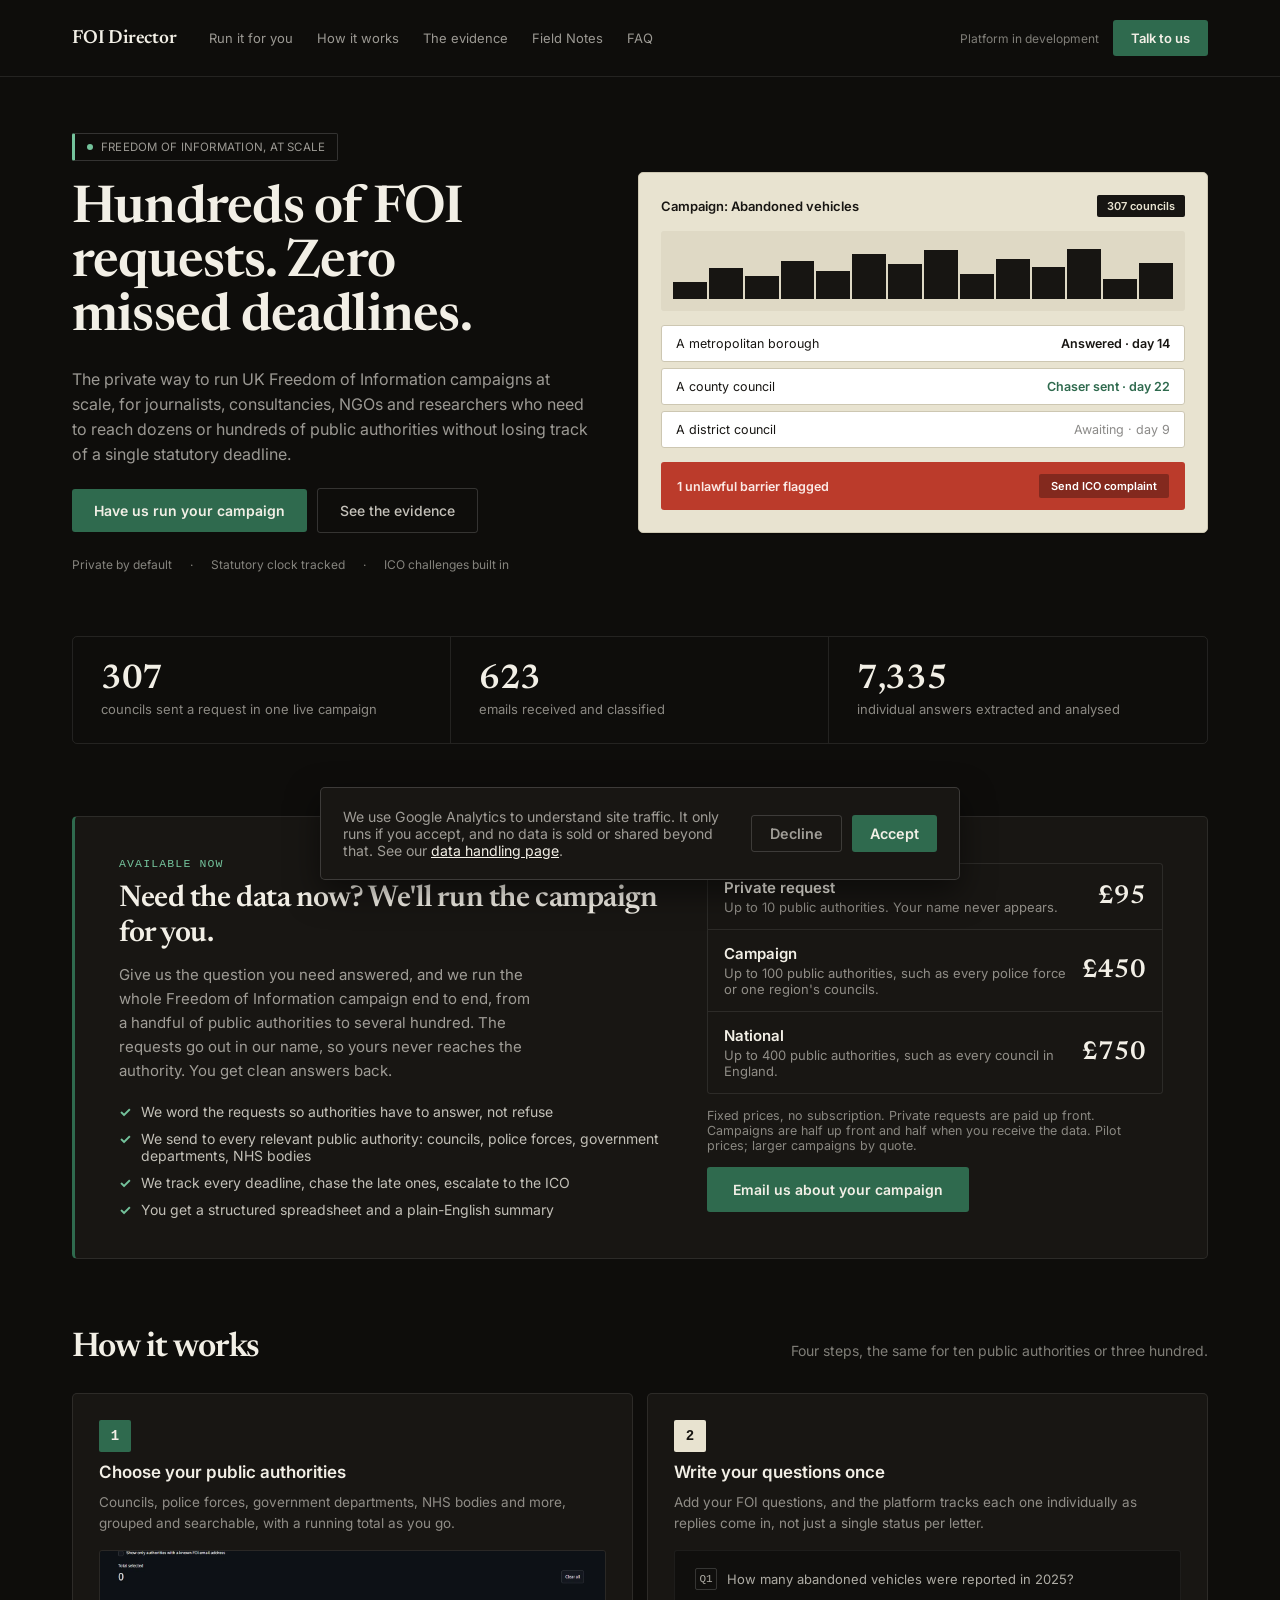
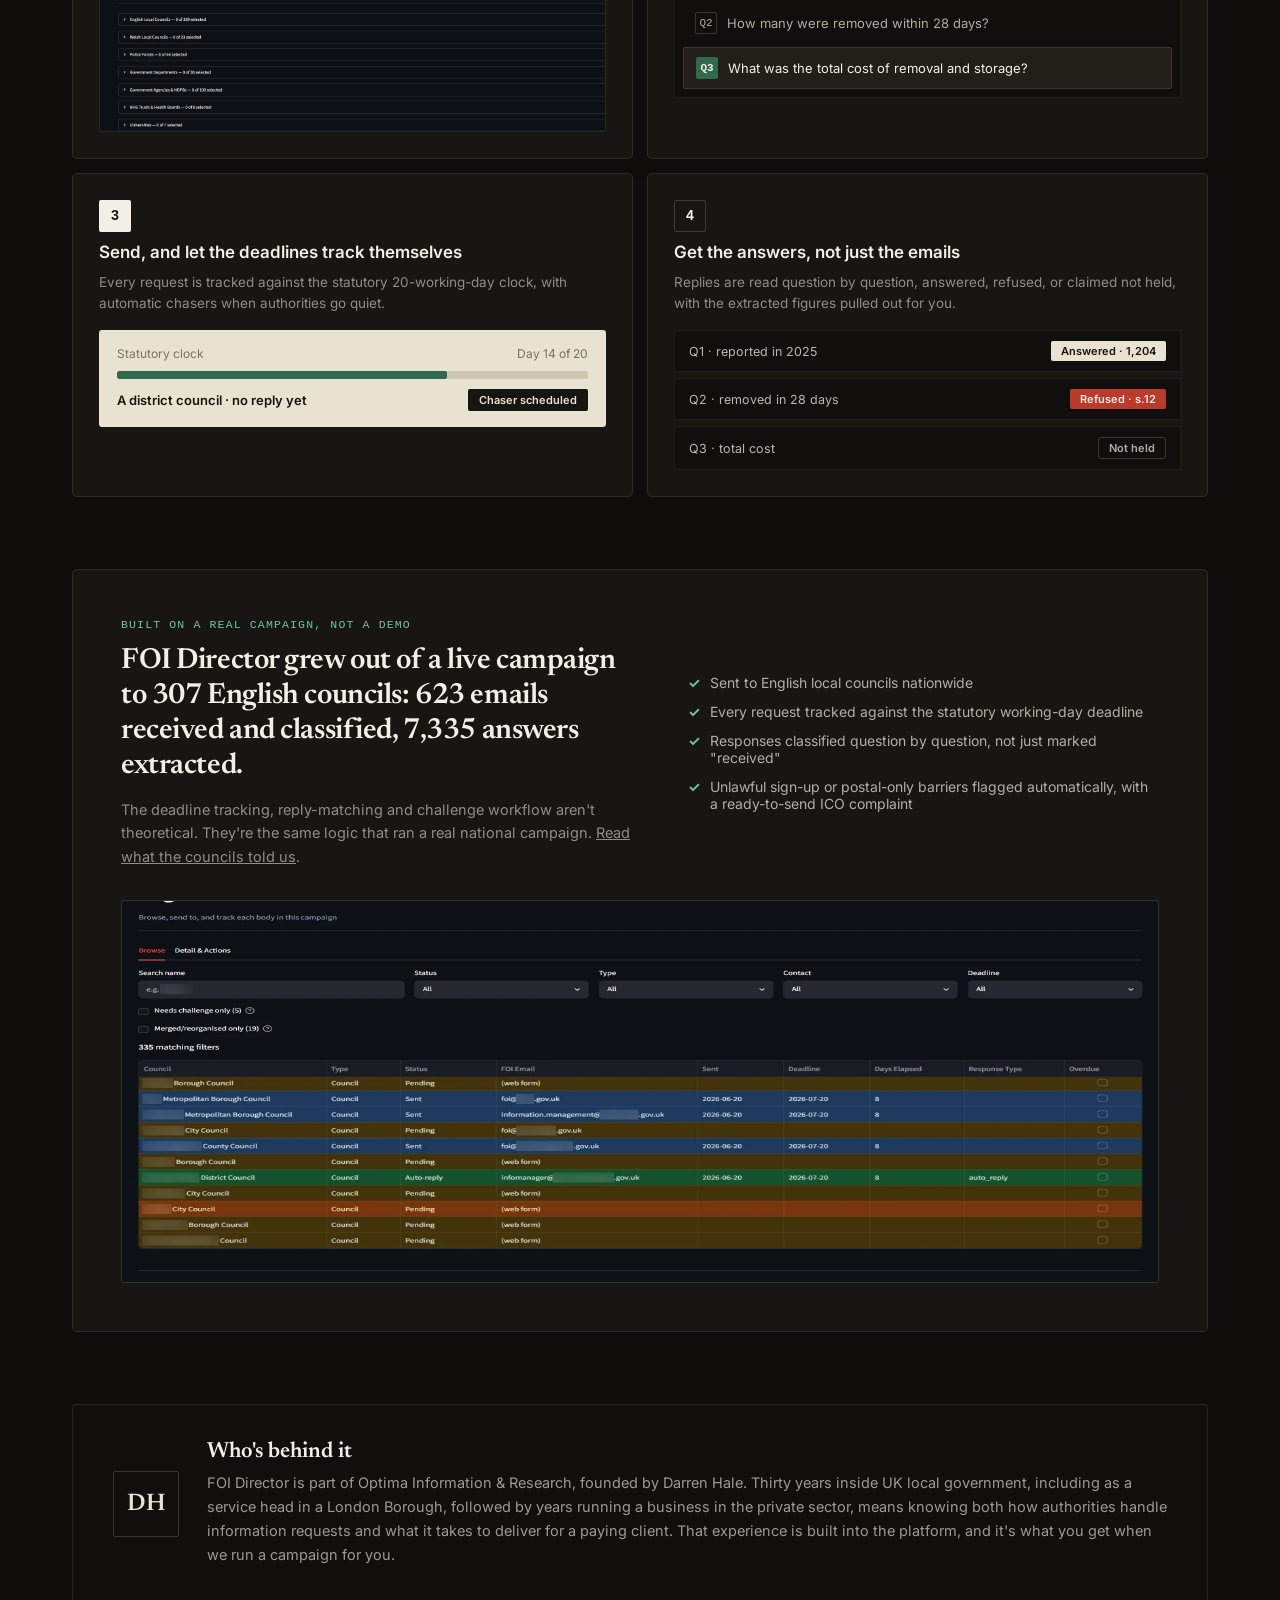
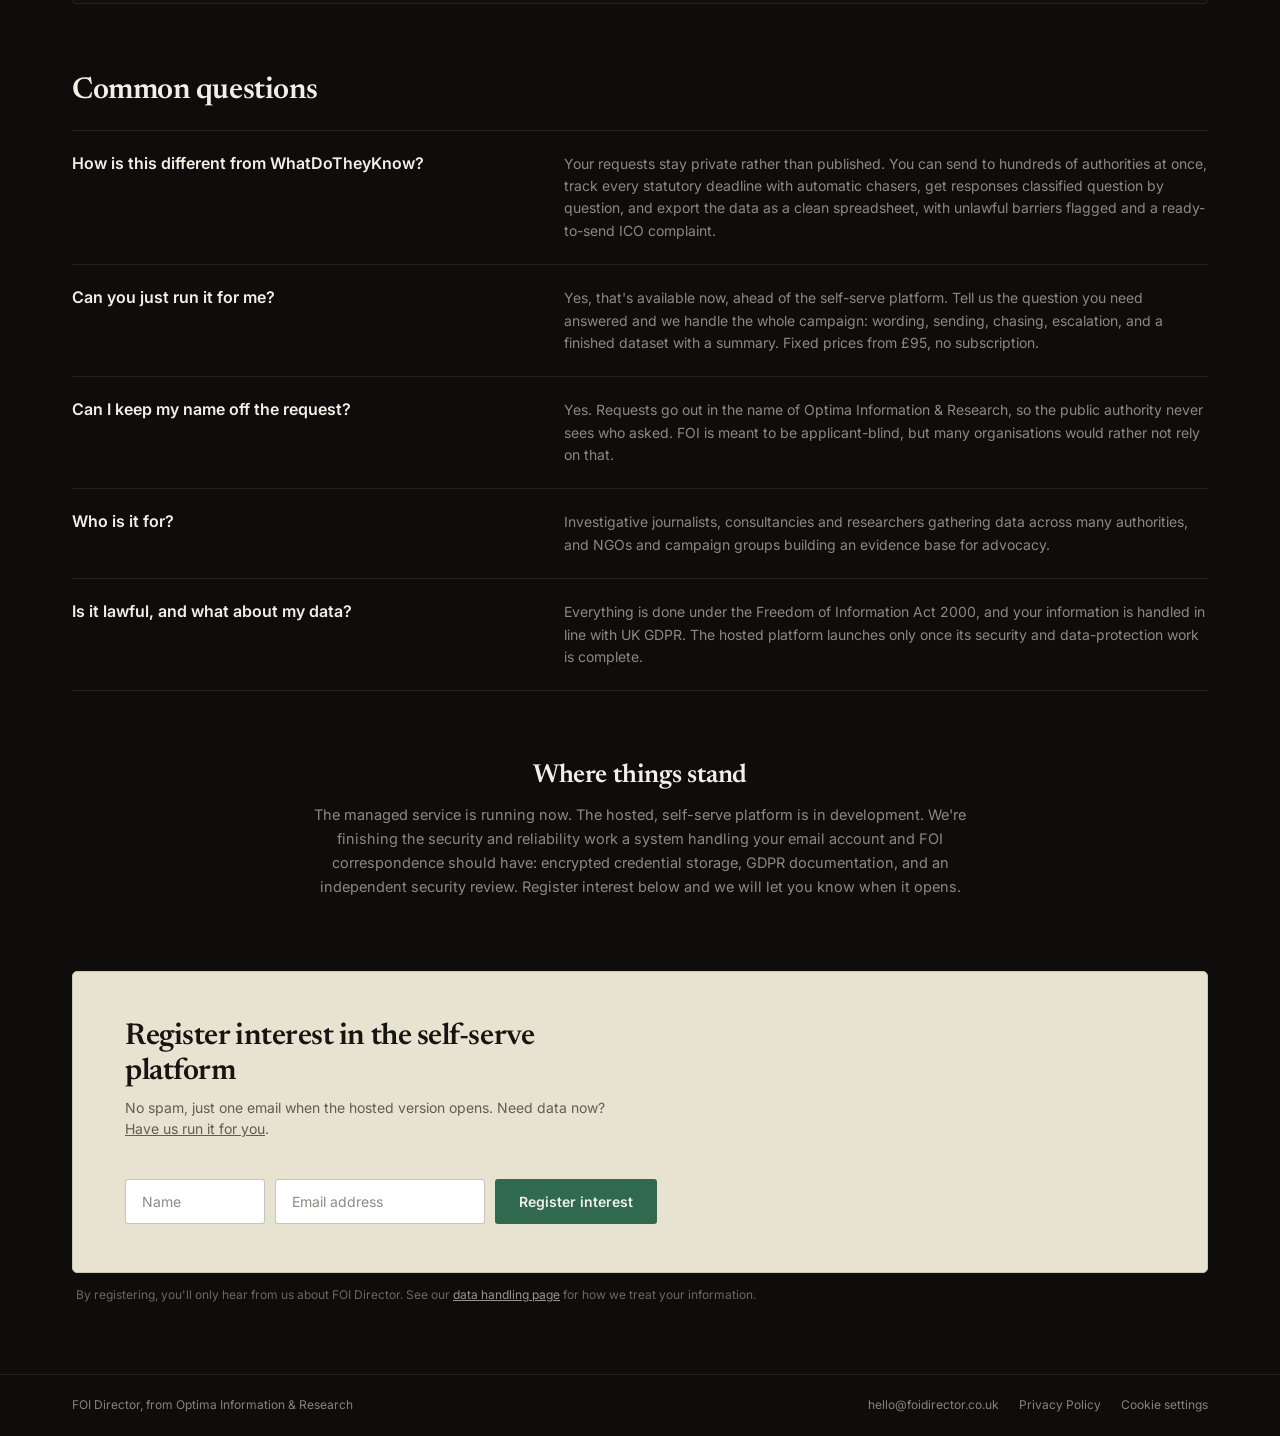
==== commit 6d2a7ddb: "Update figures, add fixed prices, blur council names in screenshot - Figures recounted from the camp" ====
--- a/index.html
+++ b/index.html
@@ -110,6 +110,13 @@
 .service-cta { display: flex; flex-direction: column; gap: 14px; align-items: flex-start; }
 .service-cta .btn-primary { padding: 14px 26px; }
 .service-note { font-size: 12.5px; color: var(--text-faint); }
+.tiers { list-style: none; margin: 0; padding: 0; width: 100%; border: 1px solid var(--line); border-radius: var(--r-md); }
+.tiers li { display: grid; grid-template-columns: 1fr auto; gap: 2px 16px; padding: 14px 16px; border-bottom: 1px solid var(--line); }
+.tiers li:last-child { border-bottom: none; }
+.tier-name { font-size: 15px; font-weight: 600; }
+.tier-price { grid-row: span 2; align-self: center; font-family: var(--font-serif); font-size: 26px; font-weight: 600; }
+.tier-scope { font-size: 13px; color: var(--text-dim); }
+.proof-sub a { color: inherit; text-decoration: underline; }
 #how-it-works { padding-bottom: 72px; display: flex; flex-direction: column; gap: 28px; }
 .section-head { display: flex; justify-content: space-between; align-items: baseline; gap: 24px; flex-wrap: wrap; }
 .section-head h2 { margin: 0; font-family: var(--font-serif); font-size: 34px; font-weight: 600; letter-spacing: -0.015em; }
@@ -264,7 +271,12 @@
         {
           "@type": "Question",
           "name": "Can you run a campaign for me?",
-          "acceptedAnswer": { "@type": "Answer", "text": "Yes. As well as the platform, we run FOI campaigns for you as a managed service, scoping the questions, sending to the right authorities, chasing and escalating, and delivering a clean dataset and summary. This is available now, ahead of the self-serve platform." }
+          "acceptedAnswer": { "@type": "Answer", "text": "Yes. We run FOI campaigns for you as a managed service, scoping the questions, sending to the right public authorities, chasing and escalating, and delivering a clean dataset and summary. Fixed prices start at £95 for a private request to up to 10 public authorities. This is available now, ahead of the self-serve platform." }
+        },
+        {
+          "@type": "Question",
+          "name": "Can I keep my name off the request?",
+          "acceptedAnswer": { "@type": "Answer", "text": "Yes. Requests go out in the name of Optima Information & Research, so the public authority never sees who asked. FOI is meant to be applicant-blind, but many organisations would rather not rely on that." }
         },
         {
           "@type": "Question",
@@ -319,15 +331,15 @@
   <div class="mock" aria-hidden="true">
     <div class="mock-head">
       <span class="mock-title">Campaign: Abandoned vehicles</span>
-      <span class="dark-pill">307 authorities</span>
+      <span class="dark-pill">307 councils</span>
     </div>
     <div class="mock-chart">
       <div style="height:30%"></div><div style="height:55%"></div><div style="height:42%"></div><div style="height:68%"></div><div style="height:50%"></div><div style="height:80%"></div><div style="height:62%"></div><div style="height:88%"></div><div style="height:45%"></div><div style="height:72%"></div><div style="height:58%"></div><div style="height:90%"></div><div style="height:36%"></div><div style="height:64%"></div>
     </div>
     <div class="mock-rows">
-      <div class="mock-row"><span>Birmingham City Council</span><span class="val">Answered &middot; day 14</span></div>
-      <div class="mock-row"><span>Kent Police</span><span class="val chase">Chaser sent &middot; day 22</span></div>
-      <div class="mock-row"><span>Dept for Transport</span><span class="val wait">Awaiting &middot; day 9</span></div>
+      <div class="mock-row"><span>A metropolitan borough</span><span class="val">Answered &middot; day 14</span></div>
+      <div class="mock-row"><span>A county council</span><span class="val chase">Chaser sent &middot; day 22</span></div>
+      <div class="mock-row"><span>A district council</span><span class="val wait">Awaiting &middot; day 9</span></div>
     </div>
     <div class="mock-footer">
       <span class="flag">1 unlawful barrier flagged</span>
@@ -339,8 +351,8 @@
 <section class="wrap">
   <div class="stats-strip">
     <div class="stat"><div class="num">307</div><div class="lbl">councils sent a request in one live campaign</div></div>
-    <div class="stat"><div class="num">407</div><div class="lbl">emails received and classified</div></div>
-    <div class="stat"><div class="num">1,987</div><div class="lbl">individual answers extracted and analysed</div></div>
+    <div class="stat"><div class="num">623</div><div class="lbl">emails received and classified</div></div>
+    <div class="stat"><div class="num">7,335</div><div class="lbl">individual answers extracted and analysed</div></div>
   </div>
 </section>
 
@@ -349,30 +361,35 @@
     <div class="service-copy">
       <span class="eyebrow">Available now</span>
       <h2>Need the data now? We'll run the campaign for you.</h2>
-      <p>The self-serve platform is still in development. But you don't have to wait for it. Give us the question you need answered, and we run the whole Freedom of Information campaign end to end. You do nothing and get clean answers back.</p>
+      <p>Give us the question you need answered, and we run the whole Freedom of Information campaign end to end, from a handful of public authorities to several hundred. The requests go out in our name, so yours never reaches the authority. You get clean answers back.</p>
       <ul class="service-list">
         <li>We word the requests so authorities have to answer, not refuse</li>
-        <li>We send to every relevant authority: one council or all of them</li>
+        <li>We send to every relevant public authority: councils, police forces, government departments, NHS bodies</li>
         <li>We track every deadline, chase the late ones, escalate to the ICO</li>
         <li>You get a structured spreadsheet and a plain-English summary</li>
       </ul>
     </div>
     <div class="service-cta">
-      <a href="mailto:hello@foidirector.co.uk?subject=FOI%20campaign%20enquiry" class="btn-primary">Talk to us about your campaign</a>
-      <span class="service-note">A short call tells us whether we can get you the data you need. Fixed price per campaign, no subscription.</span>
-    </div>
-  </div>
-</section>
+        <ul class="tiers">
+          <li><span class="tier-name">Private request</span><span class="tier-price">&pound;95</span><span class="tier-scope">Up to 10 public authorities. Your name never appears.</span></li>
+          <li><span class="tier-name">Campaign</span><span class="tier-price">&pound;450</span><span class="tier-scope">Up to 100 public authorities, such as every police force or one region's councils.</span></li>
+          <li><span class="tier-name">National</span><span class="tier-price">&pound;750</span><span class="tier-scope">Up to 400 public authorities, such as every council in England.</span></li>
+        </ul>
+        <span class="service-note">Fixed prices, no subscription. Private requests are paid up front. Campaigns are half up front and half when you receive the data. Pilot prices; larger campaigns by quote.</span>
+        <a href="mailto:hello@foidirector.co.uk?subject=FOI%20campaign%20enquiry" class="btn-primary">Email us about your campaign</a>
+      </div>
+    </div>
+  </section>
 
 <section id="how-it-works" class="wrap">
   <div class="section-head">
     <h2>How it works</h2>
-    <span class="head-note">Four steps, the same for ten authorities or three hundred.</span>
+    <span class="head-note">Four steps, the same for ten public authorities or three hundred.</span>
   </div>
   <div class="cards-grid">
     <div class="card">
       <div class="chip chip-1">1</div>
-      <h3>Choose your authorities</h3>
+      <h3>Choose your public authorities</h3>
       <p>Councils, police forces, government departments, NHS bodies and more, grouped and searchable, with a running total as you go.</p>
       <div class="card-img">
         <img src="images/snip2.webp" width="726" height="386" loading="lazy"
@@ -397,7 +414,7 @@
         <div class="clock-label"><span>Statutory clock</span><span>Day 14 of 20</span></div>
         <div class="clock-track"><div class="clock-fill"></div></div>
         <div class="clock-row">
-          <span class="who">Kent Police &middot; no reply yet</span>
+          <span class="who">A district council &middot; no reply yet</span>
           <span class="dark-pill">Chaser scheduled</span>
         </div>
       </div>
@@ -420,8 +437,8 @@
     <div class="proof-grid">
       <div class="proof-copy">
         <span class="eyebrow">Built on a real campaign, not a demo</span>
-        <span class="statement">FOI Director grew out of a live campaign to 307 English councils: 407 emails received and classified, 1,987 answers extracted.</span>
-        <span class="proof-sub">The deadline tracking, reply-matching and challenge workflow aren't theoretical. They're the same logic that ran a real national campaign.</span>
+        <span class="statement">FOI Director grew out of a live campaign to 307 English councils: 623 emails received and classified, 7,335 answers extracted.</span>
+        <span class="proof-sub">The deadline tracking, reply-matching and challenge workflow aren't theoretical. They're the same logic that ran a real national campaign. <a href="https://optimaconsulting.co.uk/abandoned-vehicles-findings.html">Read what the councils told us</a>.</span>
       </div>
       <div class="checks">
         <div class="check"><span class="tick">&#10003;</span>Sent to English local councils nationwide</div>
@@ -456,7 +473,11 @@
     </div>
     <div class="faq-item">
       <h3>Can you just run it for me?</h3>
-      <p>Yes, that's available now, ahead of the self-serve platform. Tell us the question you need answered and we handle the whole campaign: wording, sending, chasing, escalation, and a finished dataset with a summary. Fixed price per campaign, no subscription.</p>
+      <p>Yes, that's available now, ahead of the self-serve platform. Tell us the question you need answered and we handle the whole campaign: wording, sending, chasing, escalation, and a finished dataset with a summary. Fixed prices from &pound;95, no subscription.</p>
+    </div>
+    <div class="faq-item">
+      <h3>Can I keep my name off the request?</h3>
+      <p>Yes. Requests go out in the name of Optima Information &amp; Research, so the public authority never sees who asked. FOI is meant to be applicant-blind, but many organisations would rather not rely on that.</p>
     </div>
     <div class="faq-item">
       <h3>Who is it for?</h3>
@@ -471,25 +492,25 @@
 
 <section id="status">
   <h2>Where things stand</h2>
-  <p>The managed service is running now. The hosted, self-serve platform is in development. We're finishing the security and reliability work a system handling your email account and FOI correspondence should have: encrypted credential storage, GDPR documentation, and an independent security review. Join the waitlist and we'll let you know the moment it opens.</p>
+  <p>The managed service is running now. The hosted, self-serve platform is in development. We're finishing the security and reliability work a system handling your email account and FOI correspondence should have: encrypted credential storage, GDPR documentation, and an independent security review. Register interest below and we will let you know when it opens.</p>
 </section>
 
 <section id="waitlist" class="wrap">
   <div class="waitlist-card">
     <div class="wl-copy">
-      <h2>Get notified when the platform opens</h2>
-      <p>No spam, just an email when the hosted version launches. 14-day free trial, no card required. Need data sooner? <a href="#service" style="color:inherit;text-decoration:underline;">Have us run it for you</a>.</p>
+      <h2>Register interest in the self-serve platform</h2>
+      <p>No spam, just one email when the hosted version opens. Need data now? <a href="#service" style="color:inherit;text-decoration:underline;">Have us run it for you</a>.</p>
     </div>
     <!-- Waitlist posts to Formspree (form xjgnwrvn), stores and emails every signup. -->
     <form class="waitlist" action="https://formspree.io/f/xjgnwrvn" method="POST">
-      <input type="hidden" name="_subject" value="FOI Director waitlist signup">
+      <input type="hidden" name="_subject" value="FOI Director platform interest">
       <input type="text" name="_gotcha" style="display:none" tabindex="-1" autocomplete="off" aria-hidden="true">
       <input type="text" name="name" placeholder="Name" aria-label="Name" required>
       <input type="email" name="email" placeholder="Email address" aria-label="Email address" required>
-      <button type="submit">Join the waitlist</button>
+      <button type="submit">Register interest</button>
     </form>
   </div>
-  <p class="wl-note">By joining, you'll only hear from us about FOI Director. See our <a href="data-handling.html">data handling page</a> for how we treat your information.</p>
+  <p class="wl-note">By registering, you'll only hear from us about FOI Director. See our <a href="data-handling.html">data handling page</a> for how we treat your information.</p>
 </section>
 
 </main>
@@ -516,20 +537,20 @@
     // Reject bot-speed submissions: a real person takes more than a couple of seconds.
     if (Date.now() - loadedAt < 2500) { showErr(); return; }
     var btn = form.querySelector('button');
-    if (btn) { btn.disabled = true; btn.textContent = 'Joining…'; }
+    if (btn) { btn.disabled = true; btn.textContent = 'Sending…'; }
     fetch(form.action, {
       method: 'POST',
       body: new FormData(form),
       headers: { 'Accept': 'application/json' }
     }).then(function (res) {
       if (res.ok) {
-        form.outerHTML = '<div style="font-family:inherit;color:#171512;font-size:15px;font-weight:500;line-height:1.5">You’re on the list. We’ll email you the moment FOI Director opens.</div>';
+        form.outerHTML = '<div style="font-family:inherit;color:#171512;font-size:15px;font-weight:500;line-height:1.5">Thank you. We’ll email you when the platform opens.</div>';
       } else {
-        if (btn) { btn.disabled = false; btn.textContent = 'Join the waitlist'; }
+        if (btn) { btn.disabled = false; btn.textContent = 'Register interest'; }
         showErr();
       }
     }).catch(function () {
-      if (btn) { btn.disabled = false; btn.textContent = 'Join the waitlist'; }
+      if (btn) { btn.disabled = false; btn.textContent = 'Register interest'; }
       showErr();
     });
     function showErr() {
@@ -537,7 +558,7 @@
       var m = document.createElement('div');
       m.className = 'wl-err';
       m.style.cssText = 'margin-top:10px;color:#bb3b2b;font-size:13px;font-family:inherit';
-      m.textContent = 'Sorry, something went wrong. Please email darren@foidirector.co.uk';
+      m.textContent = 'Sorry, something went wrong. Please email hello@foidirector.co.uk';
       form.appendChild(m);
     }
   });
